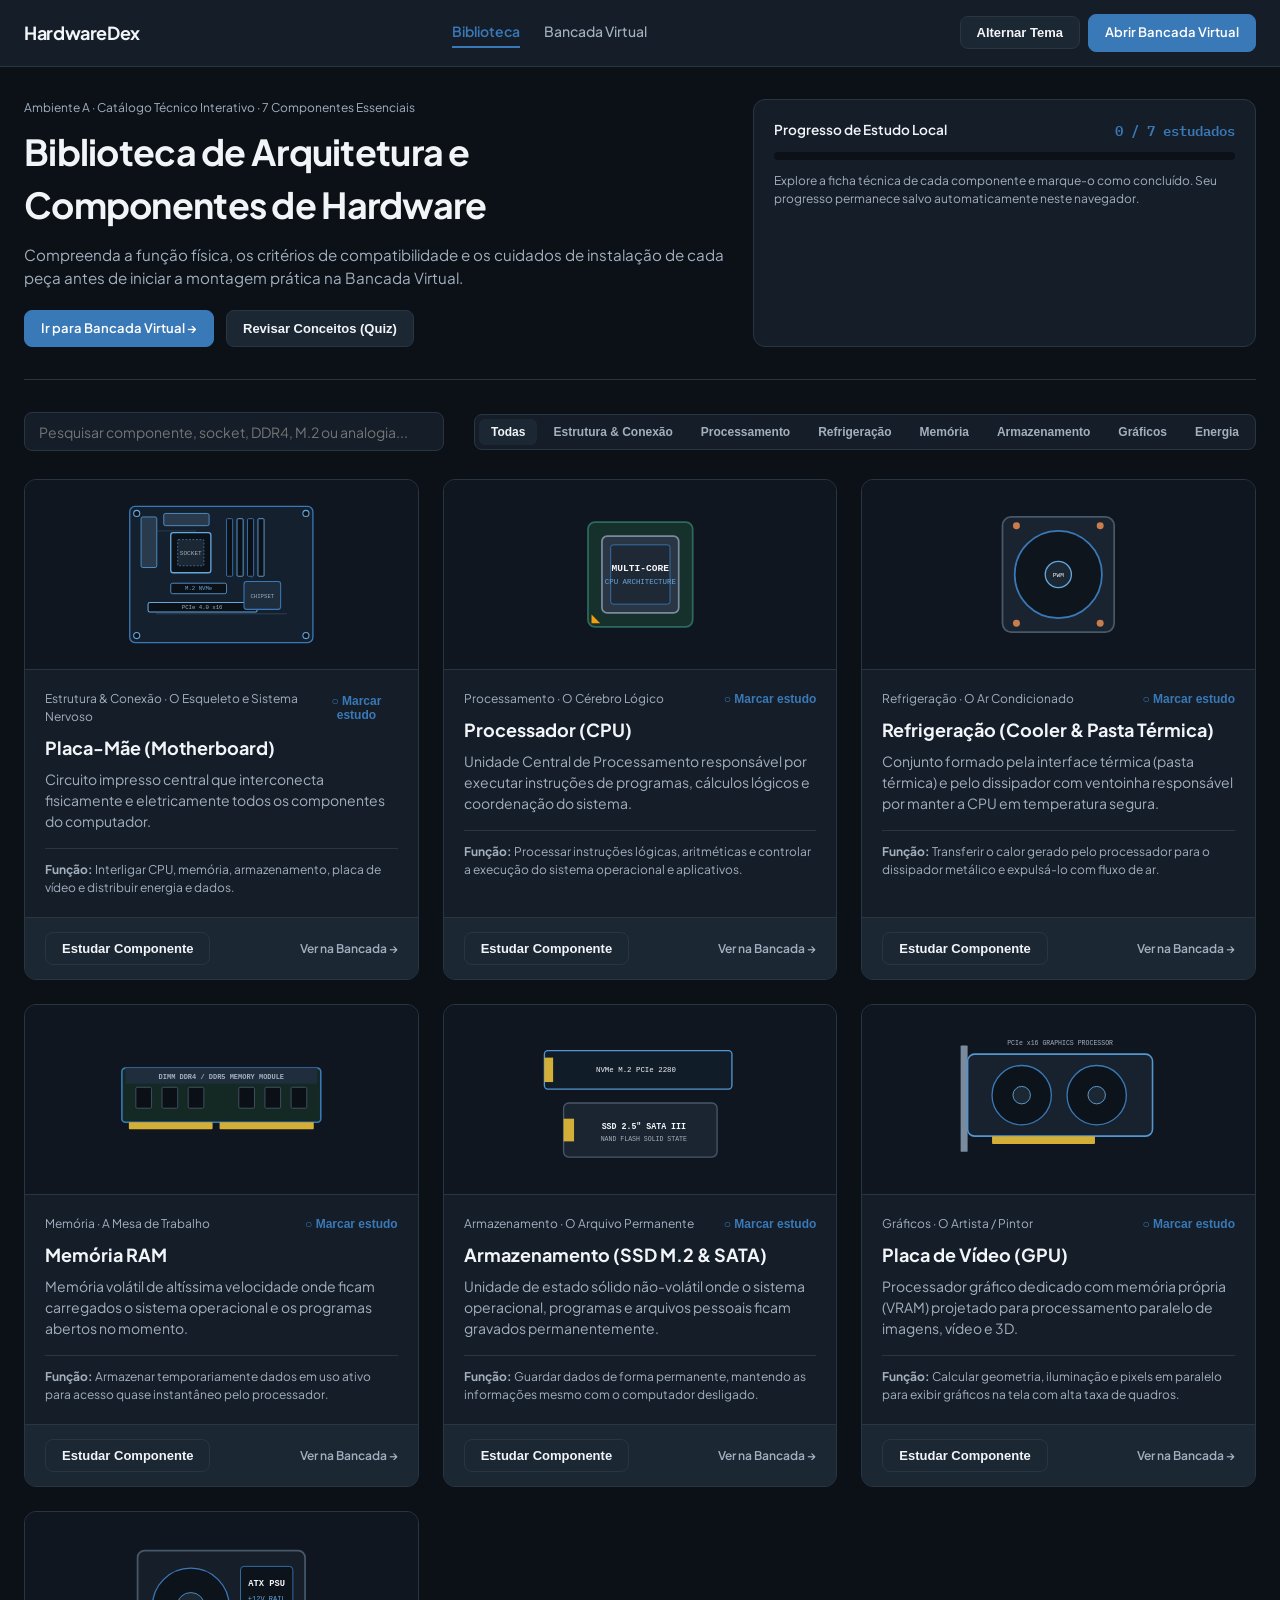
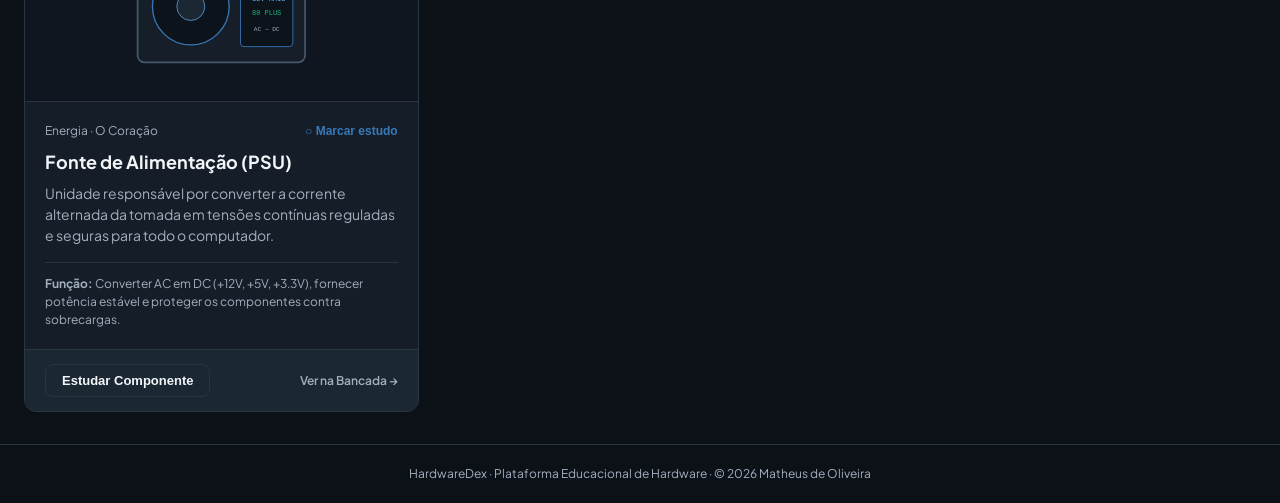
==== biblioteca.html @ 31b4261a "feat: add GitHub Pages deployment and fallback logic - Configure Vite for static path deployment - A" ====
<!DOCTYPE html>
<html lang="pt-BR" class="dark">
<head>
  <meta charset="UTF-8" />
  <meta name="viewport" content="width=device-width, initial-scale=1.0" />
  <title>HardwareDex — Biblioteca de Hardware</title>
  <meta name="description" content="Catálogo educacional interativo de componentes de hardware do projeto HardwareDex." />
  <link rel="preconnect" href="https://fonts.googleapis.com" />
  <link rel="preconnect" href="https://fonts.gstatic.com" crossorigin />
  <link href="https://fonts.googleapis.com/css2?family=IBM+Plex+Mono:wght@400;500;600&family=Plus+Jakarta+Sans:wght@400;500;600;700&display=swap" rel="stylesheet" />
  <style>
    :root {
      --bg: #F8FAFC;
      --surface: #FFFFFF;
      --surface-elevated: #F1F5F9;
      --primary: #2563EB;
      --primary-hover: #1D4ED8;
      --text: #0F172A;
      --text-secondary: #475569;
      --border: #E2E8F0;
      --success: #10B981;
      --warning: #F59E0B;
      --error: #EF4444;
      --font-sans: 'Plus Jakarta Sans', -apple-system, BlinkMacSystemFont, 'Segoe UI', sans-serif;
      --font-mono: 'IBM Plex Mono', monospace;
    }

    html.dark {
      --bg: #0C1118;
      --surface: #151D28;
      --surface-elevated: #1C2734;
      --primary: #3979B7;
      --primary-hover: #5397D1;
      --text: #F2F5F8;
      --text-secondary: #A2AFBE;
      --border: #2A3542;
    }

    * { box-sizing: border-box; margin: 0; padding: 0; }

    body {
      font-family: var(--font-sans);
      background-color: var(--bg);
      color: var(--text);
      min-height: 100vh;
      display: flex;
      flex-direction: column;
      line-height: 1.5;
      overflow-x: hidden;
    }

    .topbar {
      background: var(--surface);
      border-bottom: 1px solid var(--border);
      padding: 0.875rem 1.5rem;
      position: sticky;
      top: 0;
      z-index: 40;
    }

    .topbar-inner {
      max-width: 1280px;
      margin: 0 auto;
      display: flex;
      align-items: center;
      justify-content: space-between;
      gap: 1.5rem;
      flex-wrap: wrap;
    }

    .brand {
      font-size: 1.125rem;
      font-weight: 700;
      color: var(--text);
      text-decoration: none;
      letter-spacing: -0.02em;
      white-space: nowrap;
    }

    .nav-links {
      display: flex;
      align-items: center;
      gap: 1.5rem;
    }

    .nav-link {
      font-size: 0.875rem;
      font-weight: 500;
      color: var(--text-secondary);
      text-decoration: none;
      padding: 0.25rem 0;
      border-bottom: 2px solid transparent;
      transition: color 0.15s, border-color 0.15s;
      white-space: nowrap;
    }

    .nav-link:hover { color: var(--text); }
    .nav-link.active {
      color: var(--primary);
      border-bottom-color: var(--primary);
      font-weight: 600;
    }

    .btn {
      display: inline-flex;
      align-items: center;
      gap: 0.5rem;
      padding: 0.5rem 1rem;
      border-radius: 0.5rem;
      font-size: 0.8125rem;
      font-weight: 600;
      cursor: pointer;
      border: 1px solid var(--border);
      background: var(--surface-elevated);
      color: var(--text);
      text-decoration: none;
      transition: background 0.15s, border-color 0.15s;
      white-space: nowrap;
    }

    .btn:hover { border-color: var(--primary); }
    .btn-primary {
      background: var(--primary);
      color: #FFFFFF;
      border-color: var(--primary);
    }
    .btn-primary:hover {
      background: var(--primary-hover);
      border-color: var(--primary-hover);
    }

    .container {
      max-width: 1280px;
      width: 100%;
      margin: 0 auto;
      padding: 2rem 1.5rem;
      flex: 1;
    }

    .hero {
      display: grid;
      grid-template-columns: 1fr;
      gap: 1.5rem;
      padding-bottom: 2rem;
      margin-bottom: 2rem;
      border-bottom: 1px solid var(--border);
    }

    @media (min-width: 1024px) {
      .hero { grid-template-columns: 7fr 5fr; }
    }

    .hero-kicker {
      font-size: 0.75rem;
      color: var(--text-secondary);
      margin-bottom: 0.5rem;
    }

    .hero h1 {
      font-size: clamp(1.5rem, 2.8vw, 2.25rem);
      font-weight: 700;
      letter-spacing: -0.02em;
      margin-bottom: 0.75rem;
      text-wrap: balance;
    }

    .hero p {
      font-size: 0.95rem;
      color: var(--text-secondary);
      max-width: 65ch;
      margin-bottom: 1.25rem;
    }

    .progress-card {
      background: var(--surface);
      border: 1px solid var(--border);
      border-radius: 0.75rem;
      padding: 1.25rem;
      display: flex;
      flex-direction: column;
      justify-content: space-between;
    }

    .progress-bar-bg {
      width: 100%;
      height: 0.5rem;
      background: var(--bg);
      border-radius: 999px;
      overflow: hidden;
      margin: 0.75rem 0;
    }

    .progress-bar-fill {
      height: 100%;
      background: var(--primary);
      transition: width 0.2s ease;
    }

    .quiz-panel {
      background: var(--surface);
      border: 1px solid var(--border);
      border-radius: 0.75rem;
      padding: 1.5rem;
      margin-bottom: 2rem;
      display: none;
    }

    .quiz-panel.open { display: block; }

    .quiz-grid {
      display: grid;
      grid-template-columns: 1fr;
      gap: 1.25rem;
      margin-top: 1rem;
    }

    @media (min-width: 768px) {
      .quiz-grid { grid-template-columns: 1fr 1fr; }
    }

    .quiz-card {
      background: var(--bg);
      border: 1px solid var(--border);
      border-radius: 0.5rem;
      padding: 1rem;
    }

    .quiz-opt {
      display: block;
      width: 100%;
      text-align: left;
      padding: 0.6rem 0.75rem;
      margin-top: 0.5rem;
      border-radius: 0.375rem;
      border: 1px solid var(--border);
      background: var(--surface);
      color: var(--text);
      font-size: 0.8rem;
      cursor: pointer;
    }

    .quiz-opt.correct {
      border-color: var(--success);
      background: rgba(16, 185, 129, 0.12);
    }

    .quiz-opt.wrong {
      border-color: var(--error);
      background: rgba(239, 68, 68, 0.12);
    }

    .toolbar {
      display: flex;
      flex-wrap: wrap;
      align-items: center;
      justify-content: space-between;
      gap: 1rem;
      margin-bottom: 1.75rem;
    }

    .search-input {
      flex: 1;
      min-width: 260px;
      max-width: 420px;
      padding: 0.6rem 0.875rem;
      border-radius: 0.5rem;
      border: 1px solid var(--border);
      background: var(--surface);
      color: var(--text);
      font-size: 0.875rem;
      font-family: inherit;
    }

    .search-input:focus {
      outline: none;
      border-color: var(--primary);
    }

    .filter-tabs {
      display: flex;
      gap: 0.25rem;
      padding: 0.25rem;
      background: var(--surface);
      border: 1px solid var(--border);
      border-radius: 0.5rem;
      overflow-x: auto;
    }

    .filter-tab {
      padding: 0.375rem 0.75rem;
      border-radius: 0.375rem;
      border: none;
      background: transparent;
      color: var(--text-secondary);
      font-size: 0.75rem;
      font-weight: 600;
      cursor: pointer;
      white-space: nowrap;
    }

    .filter-tab.active {
      background: var(--surface-elevated);
      color: var(--text);
    }

    .catalog-grid {
      display: grid;
      grid-template-columns: repeat(auto-fill, minmax(320px, 1fr));
      gap: 1.5rem;
    }

    .card {
      background: var(--surface);
      border: 1px solid var(--border);
      border-radius: 0.75rem;
      overflow: hidden;
      display: flex;
      flex-direction: column;
      justify-content: space-between;
      transition: border-color 0.15s;
    }

    .card:hover { border-color: var(--primary); }

    .card-media {
      height: 190px;
      background: #0F1620;
      border-bottom: 1px solid var(--border);
      position: relative;
      display: flex;
      align-items: center;
      justify-content: center;
      overflow: hidden;
      padding: 1rem;
    }

    .card-media img {
      position: absolute;
      inset: 0;
      width: 100%;
      height: 100%;
      object-fit: cover;
      opacity: 0;
      transition: opacity 0.2s;
    }

    .card-media img.loaded { opacity: 1; z-index: 2; }

    .card-body { padding: 1.25rem; }

    .card-meta {
      display: flex;
      justify-content: space-between;
      align-items: center;
      font-size: 0.75rem;
      color: var(--text-secondary);
      margin-bottom: 0.5rem;
    }

    .card-title {
      font-size: 1.125rem;
      font-weight: 700;
      margin-bottom: 0.5rem;
    }

    .card-summary {
      font-size: 0.875rem;
      color: var(--text-secondary);
      margin-bottom: 1rem;
    }

    .card-function {
      padding-top: 0.75rem;
      border-top: 1px solid var(--border);
      font-size: 0.75rem;
      color: var(--text-secondary);
    }

    .card-footer {
      padding: 0.875rem 1.25rem;
      background: var(--surface-elevated);
      border-top: 1px solid var(--border);
      display: flex;
      justify-content: space-between;
      align-items: center;
    }

    .modal-backdrop {
      position: fixed;
      inset: 0;
      background: rgba(0, 0, 0, 0.75);
      display: none;
      align-items: center;
      justify-content: center;
      padding: 1rem;
      z-index: 100;
    }

    .modal-backdrop.open { display: flex; }

    .modal-box {
      background: var(--surface);
      border: 1px solid var(--border);
      border-radius: 0.75rem;
      max-width: 860px;
      width: 100%;
      max-height: 90vh;
      overflow-y: auto;
      padding: 1.5rem;
    }

    .section-grid {
      display: grid;
      grid-template-columns: 1fr;
      gap: 1rem;
      margin-top: 1rem;
    }

    @media (min-width: 768px) {
      .section-grid { grid-template-columns: 1fr 1fr; }
    }

    .info-block {
      background: var(--bg);
      border: 1px solid var(--border);
      border-radius: 0.5rem;
      padding: 1rem;
      font-size: 0.85rem;
    }

    .info-block h4 {
      font-size: 0.75rem;
      text-transform: uppercase;
      color: var(--primary);
      margin-bottom: 0.4rem;
    }

    .footer {
      text-align: center;
      padding: 1.25rem;
      border-top: 1px solid var(--border);
      font-size: 0.75rem;
      color: var(--text-secondary);
    }
  </style>
</head>
<body>
  <header class="topbar">
    <div class="topbar-inner">
      <a href="biblioteca.html" class="brand">HardwareDex</a>
      <nav class="nav-links" aria-label="Navegação Principal">
        <a href="biblioteca.html" class="nav-link active">Biblioteca</a>
        <a href="ferramenta.html" class="nav-link">Bancada Virtual</a>
      </nav>
      <div style="display:flex;gap:0.5rem;align-items:center;">
        <button type="button" class="btn" id="btn-theme">Alternar Tema</button>
        <a href="ferramenta.html" class="btn btn-primary">Abrir Bancada Virtual</a>
      </div>
    </div>
  </header>

  <main class="container">
    <section class="hero">
      <div>
        <div class="hero-kicker">Ambiente A · Catálogo Técnico Interativo · 7 Componentes Essenciais</div>
        <h1>Biblioteca de Arquitetura e Componentes de Hardware</h1>
        <p>Compreenda a função física, os critérios de compatibilidade e os cuidados de instalação de cada peça antes de iniciar a montagem prática na Bancada Virtual.</p>
        <div style="display:flex;gap:0.75rem;flex-wrap:wrap;">
          <a href="ferramenta.html" class="btn btn-primary">Ir para Bancada Virtual →</a>
          <button type="button" class="btn" id="btn-toggle-quiz">Revisar Conceitos (Quiz)</button>
        </div>
      </div>
      <div class="progress-card">
        <div>
          <div style="display:flex;justify-content:space-between;font-size:0.85rem;font-weight:600;">
            <span>Progresso de Estudo Local</span>
            <span id="progress-label" style="font-family:var(--font-mono);color:var(--primary);">0 / 7 estudados</span>
          </div>
          <div class="progress-bar-bg">
            <div class="progress-bar-fill" id="progress-fill" style="width:0%"></div>
          </div>
          <p style="font-size:0.75rem;color:var(--text-secondary);">Explore a ficha técnica de cada componente e marque-o como concluído. Seu progresso permanece salvo automaticamente neste navegador.</p>
        </div>
      </div>
    </section>

    <section class="quiz-panel" id="quiz-panel" aria-label="Revisão de Conceitos">
      <div style="display:flex;justify-content:space-between;align-items:center;padding-bottom:0.75rem;border-bottom:1px solid var(--border);">
        <div>
          <h2 style="font-size:1.05rem;font-weight:700;">Verificação de Conceitos Técnicos</h2>
          <p style="font-size:0.75rem;color:var(--text-secondary);">Clique em uma alternativa para validar seu conhecimento e ler a explicação técnica.</p>
        </div>
        <button type="button" class="btn" id="btn-close-quiz">Fechar Quiz</button>
      </div>
      <div class="quiz-grid" id="quiz-grid"></div>
    </section>

    <section class="toolbar">
      <input type="search" id="search-input" class="search-input" placeholder="Pesquisar componente, socket, DDR4, M.2 ou analogia..." />
      <div class="filter-tabs" id="filter-tabs"></div>
    </section>

    <div class="catalog-grid" id="catalog-grid"></div>
  </main>

  <div class="modal-backdrop" id="detail-modal" role="dialog" aria-modal="true">
    <div class="modal-box" id="detail-modal-content"></div>
  </div>

  <footer class="footer">
    HardwareDex · Plataforma Educacional de Hardware · © 2026 Matheus de Oliveira
  </footer>

  <script src="./hardwaredex-standalone.js"></script>
  <script>
    const COMPONENTS = [
      {
        id: 'placa',
        name: 'Placa-Mãe (Motherboard)',
        category: 'Estrutura & Conexão',
        image: 'placa.jpg',
        analogy: 'O Esqueleto e Sistema Nervoso',
        summary: 'Circuito impresso central que interconecta fisicamente e eletricamente todos os componentes do computador.',
        mainFunction: 'Interligar CPU, memória, armazenamento, placa de vídeo e distribuir energia e dados.',
        whatIs: 'Principal placa de circuito impresso (PCB) onde estão soldados o socket da CPU, slots de RAM, conectores M.2, PCIe x16 e reguladores de tensão (VRM).',
        howItWorks: 'Atua como uma malha de comunicação de alta velocidade através de trilhas de cobre (barramentos) e do chipset, coordenando sinais entre CPU, RAM, SSD e GPU.',
        analogyText: 'Se o computador fosse uma cidade planejada, a placa-mãe seria o sistema de rodovias, pontes e redes elétricas interligando todos os edifícios.',
        compatibility: 'O socket deve corresponder ao processador (AM4 para Ryzen; LGA1700 para Intel). Lembre-se: o socket LGA1700 isoladamente não define se a memória é DDR4 ou DDR5 — isso depende dos slots físicos do modelo da placa-mãe.',
        care: 'Fixe a placa sobre os espaçadores do gabinete utilizando os 4 parafusos M3 nos furos corretos para evitar curto-circuito.',
        mistakes: 'Tentar instalar processador Intel em placa AMD, comprar memória DDR5 para slots DDR4 ou esquecer de parafusar a placa.',
        inWorkbench: 'Escolha a plataforma (AM4/DDR4 ou LGA1700/DDR5) no topo da bancada e fixe os 4 parafusos nos cantos.',
        related: ['cpu', 'ram', 'ssd', 'fonte']
      },
      {
        id: 'cpu',
        name: 'Processador (CPU)',
        category: 'Processamento',
        image: 'cpu.jpg',
        analogy: 'O Cérebro Lógico',
        summary: 'Unidade Central de Processamento responsável por executar instruções de programas, cálculos lógicos e coordenação do sistema.',
        mainFunction: 'Processar instruções lógicas, aritméticas e controlar a execução do sistema operacional e aplicativos.',
        whatIs: 'Chip semicondutor contendo bilhões de transistores organizados em núcleos (cores) de execução ultrarrápida.',
        howItWorks: 'Busca instruções na memória RAM, decodifica o comando e executa cálculos na Unidade Lógica e Aritmética, gerando calor rapidamente pela passagem de corrente.',
        analogyText: 'O processador funciona como o maestro e cérebro lógico de uma equipe: lê o código, realiza os cálculos e coordena quando cada peça deve agir.',
        compatibility: 'Encaixa exclusivamente no socket correspondente da placa-mãe (Ryzen 5 AM4 em socket AM4; Intel i5 LGA1700 em socket LGA1700).',
        care: 'Alinhe o indicador do pino 1 antes de fechar a trava e nunca ligue o computador sem pasta térmica e cooler instalados.',
        mistakes: 'Tentar instalar CPU em socket incompatível, esquecer a pasta térmica ou tentar remover a CPU sem antes retirar o cooler.',
        inWorkbench: 'Instale a CPU compatível no socket central antes de aplicar a pasta térmica e o cooler.',
        related: ['placa', 'cooler', 'ram']
      },
      {
        id: 'cooler',
        name: 'Refrigeração (Cooler & Pasta Térmica)',
        category: 'Refrigeração',
        image: 'cooler.jpg',
        analogy: 'O Ar Condicionado',
        summary: 'Conjunto formado pela interface térmica (pasta térmica) e pelo dissipador com ventoinha responsável por manter a CPU em temperatura segura.',
        mainFunction: 'Transferir o calor gerado pelo processador para o dissipador metálico e expulsá-lo com fluxo de ar.',
        whatIs: 'Sistema de arrefecimento que combina pasta térmica condutiva, dissipador aletado em alumínio/cobre e ventoinha PWM.',
        howItWorks: 'O metal do processador e a base do cooler têm micro-ranhuras invisíveis. A pasta térmica preenche essas microcavidades, permitindo que o calor passe para o dissipador.',
        analogyText: 'Como o radiador de um motor, evita que a temperatura do processador ultrapasse 90°C em poucos segundos.',
        compatibility: 'Exige CPU instalada, pasta térmica aplicada e suporte (bracket) compatível com o socket da placa-mãe (AM4 ou LGA1700).',
        care: 'Jamais utilize colas ou adesivos (como Super Bonder) no lugar da pasta térmica. Se aplicar material incorreto, limpe com álcool isopropílico.',
        mistakes: 'Esquecer a pasta térmica, aplicar Super Bonder (que age como isolante térmico) ou usar cooler de furação incompatível.',
        inWorkbench: 'Aplique a Pasta Térmica sobre a CPU instalada e, em seguida, instale o Cooler correspondente ao socket.',
        related: ['cpu', 'placa']
      },
      {
        id: 'ram',
        name: 'Memória RAM',
        category: 'Memória',
        image: 'ram.jpg',
        analogy: 'A Mesa de Trabalho',
        summary: 'Memória volátil de altíssima velocidade onde ficam carregados o sistema operacional e os programas abertos no momento.',
        mainFunction: 'Armazenar temporariamente dados em uso ativo para acesso quase instantâneo pelo processador.',
        whatIs: 'Módulo DIMM de memória de acesso aleatório e baixa latência que opera diretamente com o controlador de memória da CPU.',
        howItWorks: 'Copia os arquivos necessários do SSD para acesso rápido enquanto os programas estão abertos. Por ser volátil, é totalmente limpa quando o PC é desligado.',
        analogyText: 'O SSD é o armário permanente cheio de gavetas, e a RAM é a sua mesa de trabalho: quanto maior a mesa, mais arquivos você mantém abertos sem travar.',
        compatibility: 'Módulos DDR4 (3200 MHz) e DDR5 (5200 MHz) possuem chanfros físicos e tensões diferentes — cada um só encaixa na placa-mãe do mesmo padrão.',
        care: 'Alinhe o chanfro dourado do módulo com a divisão interna do slot DIMM antes de pressionar.',
        mistakes: 'Tentar encaixar DDR5 em placa DDR4 (ou vice-versa) ou confundir RAM com armazenamento permanente.',
        inWorkbench: 'Verifique se a placa-mãe ativa é DDR4 ou DDR5 e instale o módulo correspondente no slot DIMM.',
        related: ['placa', 'cpu', 'ssd']
      },
      {
        id: 'ssd',
        name: 'Armazenamento (SSD M.2 & SATA)',
        category: 'Armazenamento',
        image: 'ssd.jpg',
        analogy: 'O Arquivo Permanente',
        summary: 'Unidade de estado sólido não-volátil onde o sistema operacional, programas e arquivos pessoais ficam gravados permanentemente.',
        mainFunction: 'Guardar dados de forma permanente, mantendo as informações mesmo com o computador desligado.',
        whatIs: 'Dispositivo de armazenamento baseado em memória Flash NAND, sem discos magnéticos ou peças móveis.',
        howItWorks: 'Existem dois formatos na bancada: o SSD M.2 NVMe (formato compacto que encaixa direto na placa-mãe a 3500 MB/s) e o SSD SATA 2,5" (instalado na baia do gabinete e ligado por cabos a 550 MB/s).',
        analogyText: 'É a biblioteca permanente onde todos os documentos e jogos permanecem guardados mesmo com o computador fora da tomada.',
        compatibility: 'SSD M.2 NVMe encaixa exclusivamente no conector M.2 da placa-mãe; SSD SATA 2,5" instala na baia 2,5" do gabinete.',
        care: 'Nunca tente encaixar um SSD SATA de 2,5 polegadas dentro de um conector M.2.',
        mistakes: 'Tentar colocar SSD SATA 2,5" no slot M.2 ou tentar ligar o PC sem nenhuma unidade de armazenamento.',
        inWorkbench: 'Instale o SSD NVMe M.2 no slot M.2 da placa-mãe ou o SSD SATA 2,5" na baia lateral do gabinete.',
        related: ['placa', 'ram', 'fonte']
      },
      {
        id: 'video',
        name: 'Placa de Vídeo (GPU)',
        category: 'Gráficos',
        image: 'video.jpg',
        analogy: 'O Artista / Pintor',
        summary: 'Processador gráfico dedicado com memória própria (VRAM) projetado para processamento paralelo de imagens, vídeo e 3D.',
        mainFunction: 'Calcular geometria, iluminação e pixels em paralelo para exibir gráficos na tela com alta taxa de quadros.',
        whatIs: 'Placa de expansão conectada ao slot PCIe x16 contendo GPU dedicada, memória de vídeo (GDDR6) e sistema de refrigeração próprio.',
        howItWorks: 'Enquanto a CPU calcula a lógica sequencial, a GPU usa milhares de núcleos paralelos para desenhar os pixels na tela.',
        analogyText: 'Se o processador calcula a física da cena, a Placa de Vídeo é o artista veloz que pinta cada quadro na tela.',
        compatibility: 'Conecta-se ao slot PCIe x16 e exige alimentação suplementar da fonte (120 W estimados na GTX 1660 Super; 170 W estimados na RTX 3060).',
        care: 'Sempre dimensione a fonte considerando a soma da GPU + CPU e a margem para picos transitórios.',
        mistakes: 'Combinar GPU de alto consumo com fonte subdimensionada ou esquecer de instalá-la em sistemas sem vídeo integrado.',
        inWorkbench: 'Encaixe a RTX 3060 ou a GTX 1660 Super no slot PCIe x16 da placa-mãe.',
        related: ['placa', 'fonte', 'cpu']
      },
      {
        id: 'fonte',
        name: 'Fonte de Alimentação (PSU)',
        category: 'Energia',
        image: 'fonte.jpg',
        analogy: 'O Coração',
        summary: 'Unidade responsável por converter a corrente alternada da tomada em tensões contínuas reguladas e seguras para todo o computador.',
        mainFunction: 'Converter AC em DC (+12V, +5V, +3.3V), fornecer potência estável e proteger os componentes contra sobrecargas.',
        whatIs: 'Conversor de potência ATX alojado no compartimento inferior do gabinete (nunca em cima da placa-mãe).',
        howItWorks: 'Transforma a tensão alternada da rede elétrica em linhas contínuas estáveis distribuídas por cabos (ATX 24-pin, EPS 8-pin para CPU, PCIe para GPU e SATA).',
        analogyText: 'Funciona como o coração do computador, bombeando energia limpa e na pressão exata para cada peça não sofrer danos.',
        compatibility: 'A potência nominal (450 W ou 650 W) deve superar o consumo estimado contínuo somado à margem de segurança recomendada (~30%).',
        care: 'Diferencie sempre Consumo Estimado, Margem Recomendada e Capacidade Nominal da fonte.',
        mistakes: 'Achar que a fonte vai presa dentro da placa-mãe ou usar fonte de 450 W sem margem suficiente em configurações de alto consumo (i5 125W + RTX 3060 170W).',
        inWorkbench: 'Instale a fonte no compartimento inferior do gabinete e confira o balanço energético no painel de diagnóstico.',
        related: ['placa', 'video', 'cpu']
      }
    ];

    const QUESTIONS = [
      {
        id: 'q1',
        q: 'Uma placa-mãe possui o socket Intel LGA1700. O que determina se ela usa memória DDR4 ou DDR5?',
        opts: [
          { id: 'a', text: 'Qualquer placa LGA1700 aceita DDR4 e DDR5 no mesmo slot.', ok: false, exp: 'Incorreto. Os slots físicos DDR4 e DDR5 têm chanfros e tensões incompatíveis.' },
          { id: 'b', text: 'O modelo específico da placa-mãe e o padrão físico dos slots DIMM instalados nela.', ok: true, exp: 'Correto! O socket LGA1700 define o processador, mas o modelo da placa-mãe define se os slots de memória são DDR4 ou DDR5.' }
        ]
      },
      {
        id: 'q2',
        q: 'Por que jamais devemos aplicar Super Bonder no lugar da pasta térmica sobre a CPU?',
        opts: [
          { id: 'a', text: 'Porque o adesivo age como isolante térmico, impede a troca de calor e cola o cooler ao processador.', ok: true, exp: 'Correto! A pasta térmica conduz calor; colas químicas bloqueiam a dissipação térmica e danificam o conjunto.' },
          { id: 'b', text: 'Porque ele só funciona em processadores de baixo consumo.', ok: false, exp: 'Incorreto. Adesivos nunca devem ser usados em nenhum processador.' }
        ]
      },
      {
        id: 'q3',
        q: 'Onde são instalados um SSD NVMe M.2 e um SSD SATA de 2,5", respectivamente?',
        opts: [
          { id: 'a', text: 'O SSD M.2 vai direto no conector M.2 da placa-mãe; o SSD SATA 2,5" vai na baia do gabinete conectado por cabos.', ok: true, exp: 'Correto! São formatos e interfaces diferentes.' },
          { id: 'b', text: 'Ambos encaixam diretamente no slot M.2 da placa-mãe.', ok: false, exp: 'Incorreto. O SSD SATA 2,5" não encaixa fisicamente em um slot M.2.' }
        ]
      },
      {
        id: 'q4',
        q: 'Como avaliar corretamente a escolha da Fonte de Alimentação (PSU)?',
        opts: [
          { id: 'a', text: 'Considerar a soma de consumo de todos os componentes mais uma margem segura (~30%) para picos transitórios.', ok: true, exp: 'Correto! Uma fonte bem dimensionada trabalha com folga de segurança e eficiência.' },
          { id: 'b', text: 'Qualquer fonte que tenha 1 Watt a mais que a soma básica é ideal.', ok: false, exp: 'Incorreto. Operar sem margem de segurança pode causar desligamentos em picos de carga.' }
        ]
      }
    ];

    let studied = JSON.parse(localStorage.getItem('hardwaredex_studied') || '[]');
    let currentCategory = 'Todas';
    let searchQuery = '';
    let quizAnswers = {};

    const theme = localStorage.getItem('hardwaredex_theme') || 'dark';
    document.documentElement.classList.toggle('dark', theme === 'dark');

    document.getElementById('btn-theme').addEventListener('click', () => {
      const isDark = document.documentElement.classList.toggle('dark');
      localStorage.setItem('hardwaredex_theme', isDark ? 'dark' : 'light');
    });

    document.getElementById('btn-toggle-quiz').addEventListener('click', () => {
      document.getElementById('quiz-panel').classList.toggle('open');
    });
    document.getElementById('btn-close-quiz').addEventListener('click', () => {
      document.getElementById('quiz-panel').classList.remove('open');
    });

    function renderQuiz() {
      const grid = document.getElementById('quiz-grid');
      grid.innerHTML = QUESTIONS.map((item, i) => {
        const chosenId = quizAnswers[item.id];
        const chosenOpt = item.opts.find(o => o.id === chosenId);
        return `
          <div class="quiz-card">
            <div style="font-size:0.72rem;color:var(--text-secondary);margin-bottom:0.25rem;">Questão 0${i + 1}</div>
            <div style="font-size:0.85rem;font-weight:700;margin-bottom:0.5rem;">${item.q}</div>
            ${item.opts.map(o => `
              <button type="button" class="quiz-opt ${chosenId === o.id ? (o.ok ? 'correct' : 'wrong') : ''}" data-qid="${item.id}" data-oid="${o.id}">
                <strong>${o.id.toUpperCase()})</strong> ${o.text}
              </button>
            `).join('')}
            ${chosenOpt ? `<div style="margin-top:0.6rem;font-size:0.78rem;color:${chosenOpt.ok ? 'var(--success)' : 'var(--error)'};">${chosenOpt.exp}</div>` : ''}
          </div>
        `;
      }).join('');

      grid.querySelectorAll('[data-qid]').forEach(btn => {
        btn.onclick = () => {
          quizAnswers[btn.getAttribute('data-qid')] = btn.getAttribute('data-oid');
          renderQuiz();
        };
      });
    }

    function updateProgress() {
      document.getElementById('progress-label').textContent = `${studied.length} / ${COMPONENTS.length} estudados`;
      document.getElementById('progress-fill').style.width = `${(studied.length / COMPONENTS.length) * 100}%`;
    }

    function toggleStudied(id) {
      if (studied.includes(id)) {
        studied = studied.filter(x => x !== id);
      } else {
        studied.push(id);
      }
      localStorage.setItem('hardwaredex_studied', JSON.stringify(studied));
      updateProgress();
      renderCatalog();
    }

    function renderFilters() {
      const cats = ['Todas', ...new Set(COMPONENTS.map(c => c.category))];
      const container = document.getElementById('filter-tabs');
      container.innerHTML = cats.map(c => `
        <button type="button" class="filter-tab ${c === currentCategory ? 'active' : ''}" data-cat="${c}">${c}</button>
      `).join('');
      container.querySelectorAll('button').forEach(btn => {
        btn.addEventListener('click', () => {
          currentCategory = btn.getAttribute('data-cat');
          renderFilters();
          renderCatalog();
        });
      });
    }

    function openModal(id) {
      const c = COMPONENTS.find(x => x.id === id);
      if (!c) return;
      const modal = document.getElementById('detail-modal');
      const content = document.getElementById('detail-modal-content');
      const isStudied = studied.includes(c.id);
      const svgMap = window.HardwareDexSVG || {};
      content.innerHTML = `
        <div style="display:flex;justify-content:space-between;align-items:flex-start;gap:1rem;padding-bottom:1rem;border-bottom:1px solid var(--border);flex-wrap:wrap;">
          <div>
            <div style="font-size:0.75rem;color:var(--text-secondary);">${c.category} · Analogia: ${c.analogy}</div>
            <h2 style="font-size:1.35rem;font-weight:700;">${c.name}</h2>
          </div>
          <div style="display:flex;gap:0.5rem;">
            <button type="button" class="btn" id="modal-study-btn">${isStudied ? '✓ Estudado' : 'Marcar como Estudado'}</button>
            <button type="button" class="btn" id="modal-close-btn">Fechar</button>
          </div>
        </div>
        <div class="section-grid">
          <div class="info-block"><h4>01. O que é</h4><p>${c.whatIs}</p></div>
          <div class="info-block"><h4>02. Como funciona</h4><p>${c.howItWorks}</p></div>
          <div class="info-block"><h4>03. Analogia (${c.analogy})</h4><p>${c.analogyText}</p></div>
          <div class="info-block"><h4>04. Características & Função</h4><p>${c.mainFunction}</p></div>
          <div class="info-block"><h4>05. Compatibilidade</h4><p>${c.compatibility}</p></div>
          <div class="info-block"><h4>06. Cuidados na Montagem</h4><p>${c.care}</p></div>
          <div class="info-block"><h4>07. Erros Frequentes</h4><p>${c.mistakes}</p></div>
          <div class="info-block"><h4>08. Na Bancada Virtual</h4><p>${c.inWorkbench}</p></div>
        </div>
        <div style="margin-top:1.25rem;padding-top:1rem;border-top:1px solid var(--border);display:flex;justify-content:space-between;align-items:center;flex-wrap:wrap;gap:0.75rem;">
          <div style="display:flex;gap:0.4rem;align-items:center;flex-wrap:wrap;">
            <span style="font-size:0.75rem;color:var(--text-secondary);">Relacionados:</span>
            ${(c.related || []).map(rid => {
              const r = COMPONENTS.find(x => x.id === rid);
              return r ? `<button type="button" class="btn" data-rel="${r.id}" style="padding:0.25rem 0.6rem;font-size:0.72rem;">${r.name.split(' ')[0]}</button>` : '';
            }).join('')}
          </div>
          <a href="ferramenta.html" class="btn btn-primary">Praticar na Bancada Virtual →</a>
        </div>
      `;
      modal.classList.add('open');
      document.getElementById('modal-close-btn').onclick = () => modal.classList.remove('open');
      document.getElementById('modal-study-btn').onclick = () => {
        toggleStudied(c.id);
        openModal(c.id);
      };
      content.querySelectorAll('[data-rel]').forEach(b => {
        b.onclick = () => openModal(b.getAttribute('data-rel'));
      });
    }

    function renderCatalog() {
      const grid = document.getElementById('catalog-grid');
      const svgMap = window.HardwareDexSVG || {};
      const list = COMPONENTS.filter(c => {
        const matchCat = currentCategory === 'Todas' || c.category === currentCategory;
        const q = searchQuery.toLowerCase();
        const matchQ = !q || c.name.toLowerCase().includes(q) || c.summary.toLowerCase().includes(q) || c.analogy.toLowerCase().includes(q);
        return matchCat && matchQ;
      });

      grid.innerHTML = list.map(c => {
        const isStudied = studied.includes(c.id);
        return `
          <article class="card">
            <div>
              <div class="card-media">
                <img src="${c.image}" alt="${c.name}" onload="this.classList.add('loaded')" onerror="this.remove()" />
                ${svgMap[c.id] || ''}
              </div>
              <div class="card-body">
                <div class="card-meta">
                  <span>${c.category} · ${c.analogy}</span>
                  <button type="button" data-study="${c.id}" style="background:none;border:none;color:${isStudied ? 'var(--success)' : 'var(--primary)'};font-size:0.75rem;font-weight:600;cursor:pointer;">
                    ${isStudied ? '✓ Estudado' : '○ Marcar estudo'}
                  </button>
                </div>
                <h2 class="card-title">${c.name}</h2>
                <p class="card-summary">${c.summary}</p>
                <div class="card-function"><strong>Função:</strong> ${c.mainFunction}</div>
              </div>
            </div>
            <div class="card-footer">
              <button type="button" class="btn" data-open="${c.id}">Estudar Componente</button>
              <a href="ferramenta.html" style="font-size:0.75rem;color:var(--text-secondary);text-decoration:none;font-weight:600;">Ver na Bancada →</a>
            </div>
          </article>
        `;
      }).join('');

      grid.querySelectorAll('[data-open]').forEach(btn => {
        btn.addEventListener('click', () => openModal(btn.getAttribute('data-open')));
      });
      grid.querySelectorAll('[data-study]').forEach(btn => {
        btn.addEventListener('click', () => toggleStudied(btn.getAttribute('data-study')));
      });
    }

    document.getElementById('search-input').addEventListener('input', e => {
      searchQuery = e.target.value;
      renderCatalog();
    });

    document.getElementById('detail-modal').addEventListener('click', e => {
      if (e.target.id === 'detail-modal') e.target.classList.remove('open');
    });

    updateProgress();
    renderFilters();
    renderQuiz();
    renderCatalog();
  </script>
</body>
</html>
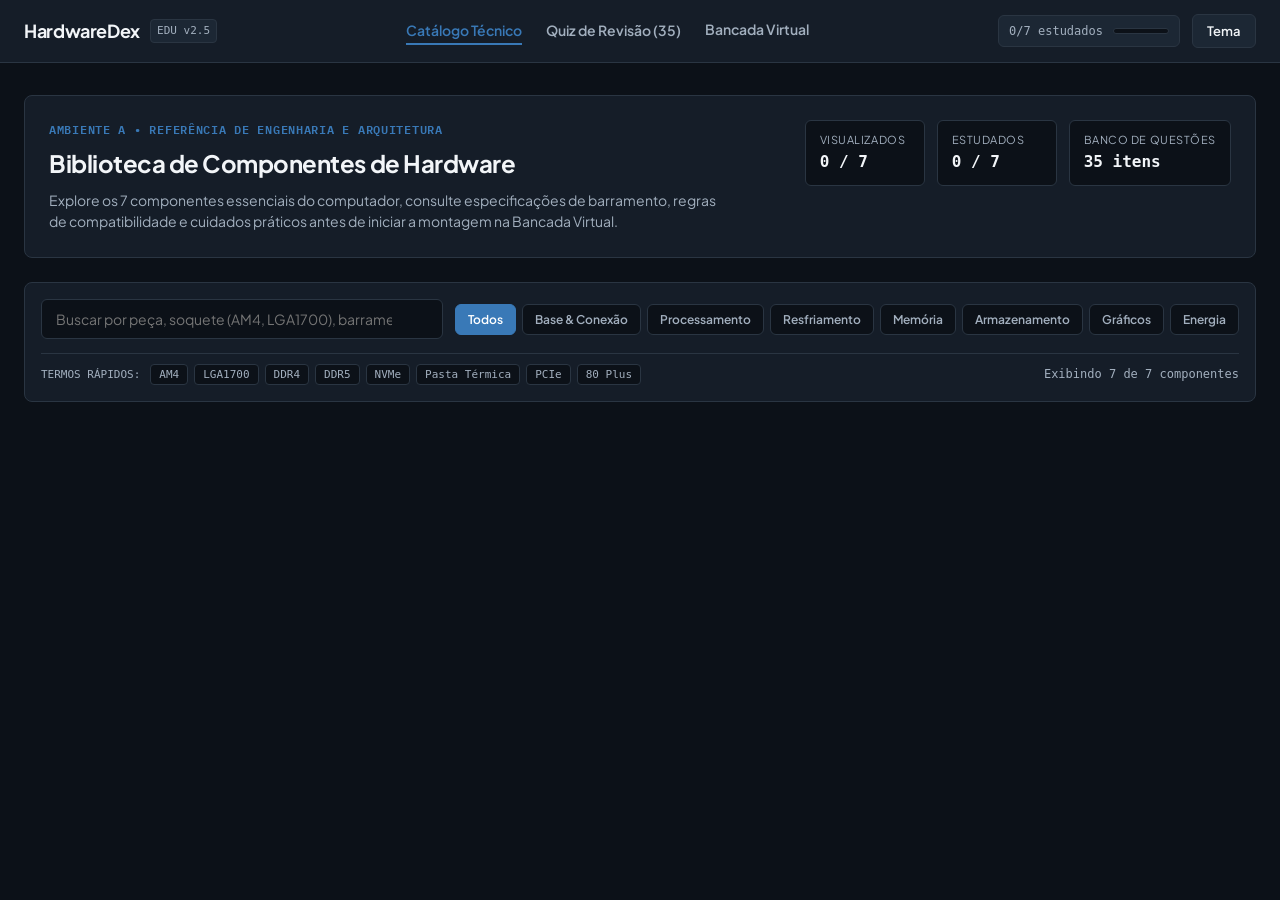
==== commit c75305a5: "feat: implement progress tracking and search logic - Add safe localStorage reading with ID validatio" ====
--- a/biblioteca.html
+++ b/biblioteca.html
@@ -3,8 +3,8 @@
 <head>
   <meta charset="UTF-8" />
   <meta name="viewport" content="width=device-width, initial-scale=1.0" />
-  <title>HardwareDex — Biblioteca de Hardware</title>
-  <meta name="description" content="Catálogo educacional interativo de componentes de hardware do projeto HardwareDex." />
+  <title>HardwareDex — Biblioteca Técnica de Hardware</title>
+  <meta name="description" content="Catálogo educacional interativo de componentes de hardware, fichas técnicas e quiz de 35 questões do projeto HardwareDex." />
   <link rel="preconnect" href="https://fonts.googleapis.com" />
   <link rel="preconnect" href="https://fonts.gstatic.com" crossorigin />
   <link href="https://fonts.googleapis.com/css2?family=IBM+Plex+Mono:wght@400;500;600&family=Plus+Jakarta+Sans:wght@400;500;600;700&display=swap" rel="stylesheet" />
@@ -45,10 +45,25 @@
       min-height: 100vh;
       display: flex;
       flex-direction: column;
-      line-height: 1.5;
+      line-height: 1.55;
       overflow-x: hidden;
     }
 
+    :focus-visible {
+      outline: 2px solid var(--primary);
+      outline-offset: 2px;
+    }
+
+    @media (prefers-reduced-motion: reduce) {
+      *, *::before, *::after {
+        animation-duration: 0.01ms !important;
+        animation-iteration-count: 1 !important;
+        transition-duration: 0.01ms !important;
+        scroll-behavior: auto !important;
+      }
+    }
+
+    /* Header (3 Zones) */
     .topbar {
       background: var(--surface);
       border-bottom: 1px solid var(--border);
@@ -64,8 +79,14 @@
       display: flex;
       align-items: center;
       justify-content: space-between;
-      gap: 1.5rem;
+      gap: 1.25rem;
       flex-wrap: wrap;
+    }
+
+    .brand-group {
+      display: flex;
+      align-items: center;
+      gap: 0.625rem;
     }
 
     .brand {
@@ -74,7 +95,16 @@
       color: var(--text);
       text-decoration: none;
       letter-spacing: -0.02em;
-      white-space: nowrap;
+    }
+
+    .brand-tag {
+      font-family: var(--font-mono);
+      font-size: 0.6875rem;
+      color: var(--text-secondary);
+      border: 1px solid var(--border);
+      background: var(--surface-elevated);
+      padding: 0.125rem 0.375rem;
+      border-radius: 4px;
     }
 
     .nav-links {
@@ -85,779 +115,1510 @@
 
     .nav-link {
       font-size: 0.875rem;
-      font-weight: 500;
+      font-weight: 600;
       color: var(--text-secondary);
       text-decoration: none;
       padding: 0.25rem 0;
       border-bottom: 2px solid transparent;
       transition: color 0.15s, border-color 0.15s;
       white-space: nowrap;
+      background: none;
+      border-top: none;
+      border-left: none;
+      border-right: none;
+      cursor: pointer;
+      font-family: inherit;
     }
 
     .nav-link:hover { color: var(--text); }
     .nav-link.active {
       color: var(--primary);
       border-bottom-color: var(--primary);
-      font-weight: 600;
+    }
+
+    .topbar-actions {
+      display: flex;
+      align-items: center;
+      gap: 0.75rem;
+    }
+
+    .progress-pill {
+      display: flex;
+      align-items: center;
+      gap: 0.625rem;
+      font-size: 0.75rem;
+      color: var(--text-secondary);
+      font-family: var(--font-mono);
+      font-variant-numeric: tabular-nums;
+      background: var(--surface-elevated);
+      padding: 0.375rem 0.625rem;
+      border-radius: 6px;
+      border: 1px solid var(--border);
+    }
+
+    .progress-bar-wrap {
+      width: 56px;
+      height: 6px;
+      background: var(--bg);
+      border-radius: 3px;
+      overflow: hidden;
+      border: 1px solid var(--border);
+    }
+
+    .progress-bar-fill {
+      height: 100%;
+      background: var(--success);
+      transition: width 0.25s ease;
     }
 
     .btn {
       display: inline-flex;
       align-items: center;
+      justify-content: center;
       gap: 0.5rem;
-      padding: 0.5rem 1rem;
-      border-radius: 0.5rem;
+      padding: 0.5rem 0.875rem;
       font-size: 0.8125rem;
       font-weight: 600;
-      cursor: pointer;
+      border-radius: 6px;
       border: 1px solid var(--border);
       background: var(--surface-elevated);
       color: var(--text);
+      cursor: pointer;
       text-decoration: none;
-      transition: background 0.15s, border-color 0.15s;
+      transition: background 0.15s, border-color 0.15s, color 0.15s;
+      font-family: inherit;
       white-space: nowrap;
     }
 
-    .btn:hover { border-color: var(--primary); }
+    .btn:hover:not(:disabled) {
+      border-color: var(--primary);
+    }
+
+    .btn:disabled {
+      opacity: 0.45;
+      cursor: not-allowed;
+    }
+
     .btn-primary {
       background: var(--primary);
+      border-color: var(--primary);
       color: #FFFFFF;
-      border-color: var(--primary);
-    }
-    .btn-primary:hover {
+    }
+
+    .btn-primary:hover:not(:disabled) {
       background: var(--primary-hover);
       border-color: var(--primary-hover);
     }
 
-    .container {
+    .btn-success {
+      background: rgba(16, 185, 129, 0.12);
+      border-color: rgba(16, 185, 129, 0.4);
+      color: var(--success);
+    }
+
+    .main-container {
       max-width: 1280px;
       width: 100%;
       margin: 0 auto;
-      padding: 2rem 1.5rem;
+      padding: 2rem 1.5rem 4rem;
       flex: 1;
     }
 
-    .hero {
-      display: grid;
-      grid-template-columns: 1fr;
+    /* Hero Banner */
+    .hero-panel {
+      background: var(--surface);
+      border: 1px solid var(--border);
+      border-radius: 8px;
+      padding: 1.5rem;
+      margin-bottom: 1.5rem;
+      display: flex;
+      justify-content: space-between;
+      align-items: flex-start;
       gap: 1.5rem;
-      padding-bottom: 2rem;
-      margin-bottom: 2rem;
-      border-bottom: 1px solid var(--border);
-    }
-
-    @media (min-width: 1024px) {
-      .hero { grid-template-columns: 7fr 5fr; }
-    }
-
-    .hero-kicker {
+      flex-wrap: wrap;
+    }
+
+    .hero-eyebrow {
+      font-family: var(--font-mono);
+      font-size: 0.75rem;
+      text-transform: uppercase;
+      letter-spacing: 0.06em;
+      color: var(--primary);
+      margin-bottom: 0.375rem;
+      font-weight: 600;
+    }
+
+    .hero-title {
+      font-size: 1.5rem;
+      font-weight: 700;
+      letter-spacing: -0.02em;
+      margin-bottom: 0.5rem;
+    }
+
+    .hero-subtitle {
+      font-size: 0.875rem;
+      color: var(--text-secondary);
+      max-width: 68ch;
+    }
+
+    .stats-row {
+      display: flex;
+      gap: 0.75rem;
+      flex-wrap: wrap;
+    }
+
+    .stat-card {
+      background: var(--bg);
+      border: 1px solid var(--border);
+      border-radius: 6px;
+      padding: 0.625rem 0.875rem;
+      min-width: 120px;
+    }
+
+    .stat-label {
+      font-size: 0.6875rem;
+      text-transform: uppercase;
+      letter-spacing: 0.05em;
+      color: var(--text-secondary);
+      display: block;
+    }
+
+    .stat-value {
+      font-family: var(--font-mono);
+      font-size: 1rem;
+      font-weight: 700;
+      font-variant-numeric: tabular-nums;
+      margin-top: 0.125rem;
+      display: block;
+    }
+
+    /* Controls Bar */
+    .controls-panel {
+      background: var(--surface);
+      border: 1px solid var(--border);
+      border-radius: 8px;
+      padding: 1rem;
+      margin-bottom: 1.5rem;
+      display: flex;
+      flex-direction: column;
+      gap: 0.875rem;
+    }
+
+    .controls-top {
+      display: flex;
+      gap: 0.75rem;
+      flex-wrap: wrap;
+      align-items: center;
+      justify-content: space-between;
+    }
+
+    .search-box {
+      position: relative;
+      flex: 1 1 300px;
+    }
+
+    .search-input {
+      width: 100%;
+      padding: 0.625rem 2.25rem 0.625rem 0.875rem;
+      font-size: 0.875rem;
+      border-radius: 6px;
+      border: 1px solid var(--border);
+      background: var(--bg);
+      color: var(--text);
+      font-family: inherit;
+    }
+
+    .search-clear {
+      position: absolute;
+      right: 0.5rem;
+      top: 50%;
+      transform: translateY(-50%);
+      background: none;
+      border: none;
+      color: var(--text-secondary);
+      cursor: pointer;
+      padding: 0.25rem;
+      font-size: 0.875rem;
+      display: none;
+    }
+
+    .filter-group {
+      display: flex;
+      gap: 0.375rem;
+      flex-wrap: wrap;
+    }
+
+    .filter-btn {
+      padding: 0.4375rem 0.75rem;
+      font-size: 0.75rem;
+      font-weight: 600;
+      border-radius: 6px;
+      border: 1px solid var(--border);
+      background: var(--bg);
+      color: var(--text-secondary);
+      cursor: pointer;
+      transition: all 0.15s;
+      font-family: inherit;
+    }
+
+    .filter-btn:hover {
+      color: var(--text);
+      border-color: var(--primary);
+    }
+
+    .filter-btn.active {
+      background: var(--primary);
+      border-color: var(--primary);
+      color: #FFFFFF;
+    }
+
+    .controls-bottom {
+      display: flex;
+      align-items: center;
+      justify-content: space-between;
+      gap: 0.75rem;
+      flex-wrap: wrap;
+      padding-top: 0.625rem;
+      border-top: 1px solid var(--border);
+    }
+
+    .quick-terms {
+      display: flex;
+      align-items: center;
+      gap: 0.375rem;
+      flex-wrap: wrap;
+    }
+
+    .quick-label {
+      font-family: var(--font-mono);
+      font-size: 0.6875rem;
+      text-transform: uppercase;
+      color: var(--text-secondary);
+      margin-right: 0.25rem;
+    }
+
+    .term-btn {
+      font-family: var(--font-mono);
+      font-size: 0.6875rem;
+      padding: 0.1875rem 0.5rem;
+      border-radius: 4px;
+      border: 1px solid var(--border);
+      background: var(--bg);
+      color: var(--text-secondary);
+      cursor: pointer;
+    }
+
+    .term-btn:hover, .term-btn.active {
+      border-color: var(--primary);
+      color: var(--primary);
+    }
+
+    .results-counter {
+      font-family: var(--font-mono);
       font-size: 0.75rem;
       color: var(--text-secondary);
-      margin-bottom: 0.5rem;
-    }
-
-    .hero h1 {
-      font-size: clamp(1.5rem, 2.8vw, 2.25rem);
+      font-variant-numeric: tabular-nums;
+    }
+
+    /* Component Grid */
+    .catalog-grid {
+      display: grid;
+      grid-template-columns: repeat(auto-fill, minmax(340px, 1fr));
+      gap: 1.25rem;
+    }
+
+    .hw-card {
+      background: var(--surface);
+      border: 1px solid var(--border);
+      border-radius: 8px;
+      display: flex;
+      flex-direction: column;
+      overflow: hidden;
+      transition: border-color 0.15s;
+    }
+
+    .hw-card:hover {
+      border-color: var(--primary);
+    }
+
+    .hw-card.studied {
+      border-color: rgba(16, 185, 129, 0.45);
+    }
+
+    .card-media {
+      height: 185px;
+      background: var(--bg);
+      border-bottom: 1px solid var(--border);
+      position: relative;
+      display: flex;
+      align-items: center;
+      justify-content: center;
+      padding: 1rem;
+      overflow: hidden;
+    }
+
+    .card-media img {
+      max-height: 100%;
+      max-width: 100%;
+      object-fit: contain;
+    }
+
+    .card-svg-fallback {
+      width: 100%;
+      height: 100%;
+      display: flex;
+      align-items: center;
+      justify-content: center;
+    }
+
+    .card-badges-top {
+      position: absolute;
+      top: 0.625rem;
+      left: 0.625rem;
+      right: 0.625rem;
+      display: flex;
+      justify-content: space-between;
+      align-items: center;
+      gap: 0.5rem;
+      pointer-events: none;
+    }
+
+    .badge-cat {
+      font-family: var(--font-mono);
+      font-size: 0.6875rem;
+      font-weight: 600;
+      padding: 0.1875rem 0.5rem;
+      border-radius: 4px;
+      background: var(--surface);
+      border: 1px solid var(--border);
+      color: var(--text-secondary);
+    }
+
+    .badge-status {
+      font-family: var(--font-mono);
+      font-size: 0.6875rem;
+      font-weight: 600;
+      padding: 0.1875rem 0.5rem;
+      border-radius: 4px;
+      border: 1px solid var(--border);
+      background: var(--surface);
+      color: var(--text-secondary);
+    }
+
+    .badge-status.studied {
+      background: rgba(16, 185, 129, 0.15);
+      border-color: rgba(16, 185, 129, 0.4);
+      color: var(--success);
+    }
+
+    .badge-status.viewed {
+      background: rgba(57, 121, 183, 0.15);
+      border-color: rgba(57, 121, 183, 0.4);
+      color: var(--primary);
+    }
+
+    .card-body {
+      padding: 1.25rem;
+      display: flex;
+      flex-direction: column;
+      flex: 1;
+      gap: 0.75rem;
+    }
+
+    .card-title {
+      font-size: 1.0625rem;
       font-weight: 700;
-      letter-spacing: -0.02em;
-      margin-bottom: 0.75rem;
-      text-wrap: balance;
-    }
-
-    .hero p {
-      font-size: 0.95rem;
+      color: var(--text);
+    }
+
+    .card-summary {
+      font-size: 0.84375rem;
       color: var(--text-secondary);
-      max-width: 65ch;
+      display: -webkit-box;
+      -webkit-line-clamp: 3;
+      -webkit-box-orient: vertical;
+      overflow: hidden;
+    }
+
+    .card-analogy {
+      background: var(--bg);
+      border-left: 3px solid var(--primary);
+      padding: 0.5rem 0.75rem;
+      border-radius: 0 4px 4px 0;
+      font-size: 0.78125rem;
+      color: var(--text-secondary);
+    }
+
+    .card-analogy strong {
+      color: var(--text);
+      font-family: var(--font-mono);
+      font-size: 0.6875rem;
+      text-transform: uppercase;
+      display: block;
+      margin-bottom: 0.125rem;
+    }
+
+    .card-actions {
+      margin-top: auto;
+      padding-top: 0.875rem;
+      border-top: 1px solid var(--border);
+      display: flex;
+      gap: 0.5rem;
+    }
+
+    .card-actions .btn {
+      flex: 1;
+    }
+
+    /* Empty State */
+    .empty-state {
+      background: var(--surface);
+      border: 1px solid var(--border);
+      border-radius: 8px;
+      padding: 3rem 1.5rem;
+      text-align: center;
+      display: none;
+    }
+
+    .empty-state h3 {
+      font-size: 1.125rem;
+      margin-bottom: 0.375rem;
+    }
+
+    .empty-state p {
+      font-size: 0.875rem;
+      color: var(--text-secondary);
+      margin-bottom: 1rem;
+    }
+
+    /* Modal Datasheet */
+    .modal-backdrop {
+      position: fixed;
+      inset: 0;
+      background: rgba(6, 10, 15, 0.78);
+      z-index: 60;
+      display: none;
+      align-items: center;
+      justify-content: center;
+      padding: 1rem;
+    }
+
+    .modal-backdrop.open {
+      display: flex;
+    }
+
+    .modal-dialog {
+      background: var(--surface);
+      border: 1px solid var(--border);
+      border-radius: 8px;
+      max-width: 900px;
+      width: 100%;
+      max-height: 90vh;
+      display: flex;
+      flex-direction: column;
+      overflow: hidden;
+    }
+
+    .modal-header {
+      padding: 1.125rem 1.5rem;
+      border-bottom: 1px solid var(--border);
+      display: flex;
+      align-items: center;
+      justify-content: space-between;
+      gap: 1rem;
+      background: var(--surface-elevated);
+    }
+
+    .modal-body {
+      padding: 1.5rem;
+      overflow-y: auto;
+      display: flex;
+      flex-direction: column;
+      gap: 1.25rem;
+    }
+
+    .modal-hero {
+      display: grid;
+      grid-template-columns: 240px 1fr;
+      gap: 1.25rem;
+      background: var(--bg);
+      border: 1px solid var(--border);
+      border-radius: 8px;
+      padding: 1rem;
+      align-items: center;
+    }
+
+    .modal-media {
+      height: 170px;
+      display: flex;
+      align-items: center;
+      justify-content: center;
+      background: var(--surface);
+      border: 1px solid var(--border);
+      border-radius: 6px;
+      padding: 0.75rem;
+    }
+
+    .modal-media img {
+      max-width: 100%;
+      max-height: 100%;
+      object-fit: contain;
+    }
+
+    .modal-grid {
+      display: grid;
+      grid-template-columns: repeat(auto-fit, minmax(260px, 1fr));
+      gap: 1rem;
+    }
+
+    .info-box {
+      background: var(--bg);
+      border: 1px solid var(--border);
+      border-radius: 6px;
+      padding: 1rem;
+    }
+
+    .info-box h4 {
+      font-family: var(--font-mono);
+      font-size: 0.75rem;
+      text-transform: uppercase;
+      letter-spacing: 0.05em;
+      color: var(--primary);
+      margin-bottom: 0.625rem;
+    }
+
+    .info-list {
+      list-style: none;
+      display: flex;
+      flex-direction: column;
+      gap: 0.4375rem;
+      font-size: 0.84375rem;
+      color: var(--text-secondary);
+    }
+
+    .info-list li {
+      position: relative;
+      padding-left: 0.875rem;
+    }
+
+    .info-list li::before {
+      content: "•";
+      position: absolute;
+      left: 0;
+      color: var(--primary);
+      font-weight: bold;
+    }
+
+    .modal-footer {
+      padding: 1rem 1.5rem;
+      border-top: 1px solid var(--border);
+      background: var(--surface-elevated);
+      display: flex;
+      align-items: center;
+      justify-content: space-between;
+      gap: 1rem;
+      flex-wrap: wrap;
+    }
+
+    /* Quiz View */
+    .quiz-section {
+      display: none;
+      max-width: 820px;
+      margin: 0 auto;
+    }
+
+    .quiz-section.active {
+      display: block;
+    }
+
+    .quiz-card {
+      background: var(--surface);
+      border: 1px solid var(--border);
+      border-radius: 8px;
+      padding: 1.5rem;
       margin-bottom: 1.25rem;
     }
 
-    .progress-card {
-      background: var(--surface);
-      border: 1px solid var(--border);
-      border-radius: 0.75rem;
-      padding: 1.25rem;
-      display: flex;
-      flex-direction: column;
-      justify-content: space-between;
-    }
-
-    .progress-bar-bg {
-      width: 100%;
-      height: 0.5rem;
-      background: var(--bg);
-      border-radius: 999px;
-      overflow: hidden;
-      margin: 0.75rem 0;
-    }
-
-    .progress-bar-fill {
-      height: 100%;
-      background: var(--primary);
-      transition: width 0.2s ease;
-    }
-
-    .quiz-panel {
-      background: var(--surface);
-      border: 1px solid var(--border);
-      border-radius: 0.75rem;
-      padding: 1.5rem;
-      margin-bottom: 2rem;
-      display: none;
-    }
-
-    .quiz-panel.open { display: block; }
-
-    .quiz-grid {
-      display: grid;
-      grid-template-columns: 1fr;
-      gap: 1.25rem;
-      margin-top: 1rem;
-    }
-
-    @media (min-width: 768px) {
-      .quiz-grid { grid-template-columns: 1fr 1fr; }
-    }
-
-    .quiz-card {
-      background: var(--bg);
-      border: 1px solid var(--border);
-      border-radius: 0.5rem;
-      padding: 1rem;
-    }
-
-    .quiz-opt {
-      display: block;
+    .option-btn {
       width: 100%;
       text-align: left;
-      padding: 0.6rem 0.75rem;
-      margin-top: 0.5rem;
-      border-radius: 0.375rem;
-      border: 1px solid var(--border);
-      background: var(--surface);
-      color: var(--text);
-      font-size: 0.8rem;
-      cursor: pointer;
-    }
-
-    .quiz-opt.correct {
-      border-color: var(--success);
-      background: rgba(16, 185, 129, 0.12);
-    }
-
-    .quiz-opt.wrong {
-      border-color: var(--error);
-      background: rgba(239, 68, 68, 0.12);
-    }
-
-    .toolbar {
-      display: flex;
-      flex-wrap: wrap;
-      align-items: center;
-      justify-content: space-between;
-      gap: 1rem;
-      margin-bottom: 1.75rem;
-    }
-
-    .search-input {
-      flex: 1;
-      min-width: 260px;
-      max-width: 420px;
-      padding: 0.6rem 0.875rem;
-      border-radius: 0.5rem;
-      border: 1px solid var(--border);
-      background: var(--surface);
+      padding: 0.875rem 1rem;
+      border-radius: 6px;
+      border: 1px solid var(--border);
+      background: var(--bg);
       color: var(--text);
       font-size: 0.875rem;
       font-family: inherit;
-    }
-
-    .search-input:focus {
-      outline: none;
+      cursor: pointer;
+      display: flex;
+      align-items: flex-start;
+      gap: 0.75rem;
+      transition: border-color 0.15s, background 0.15s;
+    }
+
+    .option-btn:hover:not(:disabled) {
       border-color: var(--primary);
     }
 
-    .filter-tabs {
-      display: flex;
-      gap: 0.25rem;
-      padding: 0.25rem;
-      background: var(--surface);
-      border: 1px solid var(--border);
-      border-radius: 0.5rem;
-      overflow-x: auto;
-    }
-
-    .filter-tab {
-      padding: 0.375rem 0.75rem;
-      border-radius: 0.375rem;
-      border: none;
-      background: transparent;
-      color: var(--text-secondary);
+    .option-btn.selected {
+      border-color: var(--primary);
+      background: rgba(57, 121, 183, 0.14);
+    }
+
+    .option-btn.correct {
+      border-color: var(--success);
+      background: rgba(16, 185, 129, 0.14);
+    }
+
+    .option-btn.wrong {
+      border-color: var(--error);
+      background: rgba(239, 68, 68, 0.14);
+    }
+
+    .option-letter {
+      font-family: var(--font-mono);
       font-size: 0.75rem;
-      font-weight: 600;
-      cursor: pointer;
-      white-space: nowrap;
-    }
-
-    .filter-tab.active {
-      background: var(--surface-elevated);
-      color: var(--text);
-    }
-
-    .catalog-grid {
-      display: grid;
-      grid-template-columns: repeat(auto-fill, minmax(320px, 1fr));
-      gap: 1.5rem;
-    }
-
-    .card {
-      background: var(--surface);
-      border: 1px solid var(--border);
-      border-radius: 0.75rem;
-      overflow: hidden;
-      display: flex;
-      flex-direction: column;
-      justify-content: space-between;
-      transition: border-color 0.15s;
-    }
-
-    .card:hover { border-color: var(--primary); }
-
-    .card-media {
-      height: 190px;
-      background: #0F1620;
-      border-bottom: 1px solid var(--border);
-      position: relative;
-      display: flex;
+      font-weight: 700;
+      width: 24px;
+      height: 24px;
+      border-radius: 4px;
+      border: 1px solid var(--border);
+      display: inline-flex;
       align-items: center;
       justify-content: center;
-      overflow: hidden;
+      flex-shrink: 0;
+      text-transform: uppercase;
+    }
+
+    .feedback-panel {
+      margin-top: 1rem;
       padding: 1rem;
-    }
-
-    .card-media img {
-      position: absolute;
-      inset: 0;
-      width: 100%;
-      height: 100%;
-      object-fit: cover;
-      opacity: 0;
-      transition: opacity 0.2s;
-    }
-
-    .card-media img.loaded { opacity: 1; z-index: 2; }
-
-    .card-body { padding: 1.25rem; }
-
-    .card-meta {
-      display: flex;
-      justify-content: space-between;
-      align-items: center;
-      font-size: 0.75rem;
-      color: var(--text-secondary);
-      margin-bottom: 0.5rem;
-    }
-
-    .card-title {
-      font-size: 1.125rem;
-      font-weight: 700;
-      margin-bottom: 0.5rem;
-    }
-
-    .card-summary {
-      font-size: 0.875rem;
-      color: var(--text-secondary);
-      margin-bottom: 1rem;
-    }
-
-    .card-function {
-      padding-top: 0.75rem;
-      border-top: 1px solid var(--border);
-      font-size: 0.75rem;
-      color: var(--text-secondary);
-    }
-
-    .card-footer {
-      padding: 0.875rem 1.25rem;
-      background: var(--surface-elevated);
-      border-top: 1px solid var(--border);
-      display: flex;
-      justify-content: space-between;
-      align-items: center;
-    }
-
-    .modal-backdrop {
-      position: fixed;
-      inset: 0;
-      background: rgba(0, 0, 0, 0.75);
-      display: none;
-      align-items: center;
-      justify-content: center;
-      padding: 1rem;
-      z-index: 100;
-    }
-
-    .modal-backdrop.open { display: flex; }
-
-    .modal-box {
-      background: var(--surface);
-      border: 1px solid var(--border);
-      border-radius: 0.75rem;
-      max-width: 860px;
-      width: 100%;
-      max-height: 90vh;
-      overflow-y: auto;
-      padding: 1.5rem;
-    }
-
-    .section-grid {
-      display: grid;
-      grid-template-columns: 1fr;
-      gap: 1rem;
-      margin-top: 1rem;
-    }
-
-    @media (min-width: 768px) {
-      .section-grid { grid-template-columns: 1fr 1fr; }
-    }
-
-    .info-block {
+      border-radius: 6px;
+      border: 1px solid var(--border);
       background: var(--bg);
-      border: 1px solid var(--border);
-      border-radius: 0.5rem;
-      padding: 1rem;
-      font-size: 0.85rem;
-    }
-
-    .info-block h4 {
-      font-size: 0.75rem;
-      text-transform: uppercase;
-      color: var(--primary);
-      margin-bottom: 0.4rem;
-    }
-
-    .footer {
-      text-align: center;
-      padding: 1.25rem;
-      border-top: 1px solid var(--border);
-      font-size: 0.75rem;
-      color: var(--text-secondary);
+      font-size: 0.84375rem;
+    }
+
+    .feedback-panel.correct {
+      border-color: rgba(16, 185, 129, 0.45);
+      background: rgba(16, 185, 129, 0.08);
+    }
+
+    .feedback-panel.wrong {
+      border-color: rgba(239, 68, 68, 0.45);
+      background: rgba(239, 68, 68, 0.08);
+    }
+
+    @media (max-width: 720px) {
+      .modal-hero {
+        grid-template-columns: 1fr;
+      }
+      .catalog-grid {
+        grid-template-columns: 1fr;
+      }
     }
   </style>
 </head>
 <body>
+  <!-- Header 3 Zones -->
   <header class="topbar">
     <div class="topbar-inner">
-      <a href="biblioteca.html" class="brand">HardwareDex</a>
+      <div class="brand-group">
+        <a href="./biblioteca.html" class="brand">HardwareDex</a>
+        <span class="brand-tag">EDU v2.5</span>
+      </div>
+
       <nav class="nav-links" aria-label="Navegação Principal">
-        <a href="biblioteca.html" class="nav-link active">Biblioteca</a>
-        <a href="ferramenta.html" class="nav-link">Bancada Virtual</a>
+        <button type="button" class="nav-link active" id="navCatalogBtn">Catálogo Técnico</button>
+        <button type="button" class="nav-link" id="navQuizBtn">Quiz de Revisão (35)</button>
+        <a href="./ferramenta.html" class="nav-link">Bancada Virtual</a>
       </nav>
-      <div style="display:flex;gap:0.5rem;align-items:center;">
-        <button type="button" class="btn" id="btn-theme">Alternar Tema</button>
-        <a href="ferramenta.html" class="btn btn-primary">Abrir Bancada Virtual</a>
+
+      <div class="topbar-actions">
+        <div class="progress-pill" title="Componentes visualizados e estudados">
+          <span id="progressText">0/7 estudados</span>
+          <div class="progress-bar-wrap" aria-hidden="true">
+            <div class="progress-bar-fill" id="progressBarFill" style="width: 0%"></div>
+          </div>
+        </div>
+        <button type="button" class="btn" id="themeToggleBtn" aria-label="Alternar tema claro ou escuro">
+          Tema
+        </button>
       </div>
     </div>
   </header>
 
-  <main class="container">
-    <section class="hero">
-      <div>
-        <div class="hero-kicker">Ambiente A · Catálogo Técnico Interativo · 7 Componentes Essenciais</div>
-        <h1>Biblioteca de Arquitetura e Componentes de Hardware</h1>
-        <p>Compreenda a função física, os critérios de compatibilidade e os cuidados de instalação de cada peça antes de iniciar a montagem prática na Bancada Virtual.</p>
-        <div style="display:flex;gap:0.75rem;flex-wrap:wrap;">
-          <a href="ferramenta.html" class="btn btn-primary">Ir para Bancada Virtual →</a>
-          <button type="button" class="btn" id="btn-toggle-quiz">Revisar Conceitos (Quiz)</button>
+  <main class="main-container">
+    <!-- CATALOG SECTION -->
+    <section id="catalogSection">
+      <div class="hero-panel">
+        <div>
+          <p class="hero-eyebrow">Ambiente A • Referência de Engenharia e Arquitetura</p>
+          <h1 class="hero-title">Biblioteca de Componentes de Hardware</h1>
+          <p class="hero-subtitle">
+            Explore os 7 componentes essenciais do computador, consulte especificações de barramento, regras de compatibilidade e cuidados práticos antes de iniciar a montagem na Bancada Virtual.
+          </p>
+        </div>
+        <div class="stats-row">
+          <div class="stat-card">
+            <span class="stat-label">Visualizados</span>
+            <span class="stat-value" id="statViewedCount">0 / 7</span>
+          </div>
+          <div class="stat-card">
+            <span class="stat-label">Estudados</span>
+            <span class="stat-value" id="statStudiedCount">0 / 7</span>
+          </div>
+          <div class="stat-card">
+            <span class="stat-label">Banco de Questões</span>
+            <span class="stat-value">35 itens</span>
+          </div>
         </div>
       </div>
-      <div class="progress-card">
-        <div>
-          <div style="display:flex;justify-content:space-between;font-size:0.85rem;font-weight:600;">
-            <span>Progresso de Estudo Local</span>
-            <span id="progress-label" style="font-family:var(--font-mono);color:var(--primary);">0 / 7 estudados</span>
+
+      <!-- Search and Filters -->
+      <div class="controls-panel" role="search" aria-label="Filtros e busca técnica">
+        <div class="controls-top">
+          <div class="search-box">
+            <input
+              type="search"
+              id="searchInput"
+              class="search-input"
+              placeholder="Buscar por peça, soquete (AM4, LGA1700), barramento (PCIe, NVMe, DDR4)..."
+              aria-label="Buscar componente por nome, função ou termo técnico"
+            />
+            <button type="button" id="searchClearBtn" class="search-clear" aria-label="Limpar busca">✕</button>
           </div>
-          <div class="progress-bar-bg">
-            <div class="progress-bar-fill" id="progress-fill" style="width:0%"></div>
+          <div class="filter-group" id="categoryFilters" role="group" aria-label="Filtrar por categoria">
+            <button type="button" class="filter-btn active" data-category="Todos">Todos</button>
+            <button type="button" class="filter-btn" data-category="Base & Conexão">Base & Conexão</button>
+            <button type="button" class="filter-btn" data-category="Processamento">Processamento</button>
+            <button type="button" class="filter-btn" data-category="Resfriamento">Resfriamento</button>
+            <button type="button" class="filter-btn" data-category="Memória">Memória</button>
+            <button type="button" class="filter-btn" data-category="Armazenamento">Armazenamento</button>
+            <button type="button" class="filter-btn" data-category="Gráficos">Gráficos</button>
+            <button type="button" class="filter-btn" data-category="Energia">Energia</button>
           </div>
-          <p style="font-size:0.75rem;color:var(--text-secondary);">Explore a ficha técnica de cada componente e marque-o como concluído. Seu progresso permanece salvo automaticamente neste navegador.</p>
+        </div>
+
+        <div class="controls-bottom">
+          <div class="quick-terms">
+            <span class="quick-label">Termos rápidos:</span>
+            <button type="button" class="term-btn" data-term="AM4">AM4</button>
+            <button type="button" class="term-btn" data-term="LGA1700">LGA1700</button>
+            <button type="button" class="term-btn" data-term="DDR4">DDR4</button>
+            <button type="button" class="term-btn" data-term="DDR5">DDR5</button>
+            <button type="button" class="term-btn" data-term="NVMe">NVMe</button>
+            <button type="button" class="term-btn" data-term="Pasta Térmica">Pasta Térmica</button>
+            <button type="button" class="term-btn" data-term="PCIe">PCIe</button>
+            <button type="button" class="term-btn" data-term="80 Plus">80 Plus</button>
+          </div>
+          <span class="results-counter" id="resultsCounter" aria-live="polite">Exibindo 7 de 7 componentes</span>
         </div>
       </div>
+
+      <!-- Cards Grid -->
+      <div class="catalog-grid" id="catalogGrid"></div>
+
+      <!-- Empty State -->
+      <div class="empty-state" id="emptyState">
+        <h3>Nenhum componente encontrado</h3>
+        <p id="emptyStateText">Não encontramos correspondências para os filtros selecionados.</p>
+        <button type="button" class="btn btn-primary" id="resetFiltersBtn">Limpar busca e filtros</button>
+      </div>
     </section>
 
-    <section class="quiz-panel" id="quiz-panel" aria-label="Revisão de Conceitos">
-      <div style="display:flex;justify-content:space-between;align-items:center;padding-bottom:0.75rem;border-bottom:1px solid var(--border);">
+    <!-- QUIZ SECTION (35 QUESTIONS) -->
+    <section id="quizSection" class="quiz-section" aria-label="Quiz Técnico de Hardware">
+      <div id="quizContainer"></div>
+    </section>
+  </main>
+
+  <!-- ACCESSIBLE DATASHEET MODAL -->
+  <div class="modal-backdrop" id="datasheetModal" role="dialog" aria-modal="true" aria-labelledby="modalTitle">
+    <div class="modal-dialog" id="modalDialog">
+      <div class="modal-header">
         <div>
-          <h2 style="font-size:1.05rem;font-weight:700;">Verificação de Conceitos Técnicos</h2>
-          <p style="font-size:0.75rem;color:var(--text-secondary);">Clique em uma alternativa para validar seu conhecimento e ler a explicação técnica.</p>
+          <span class="badge-cat" id="modalCategory">Categoria</span>
+          <h2 id="modalTitle" style="font-size: 1.25rem; font-weight: 700; margin-top: 0.25rem;">Nome do Componente</h2>
         </div>
-        <button type="button" class="btn" id="btn-close-quiz">Fechar Quiz</button>
+        <button type="button" class="btn" id="modalCloseBtn" aria-label="Fechar ficha técnica (Esc)">Fechar (Esc)</button>
       </div>
-      <div class="quiz-grid" id="quiz-grid"></div>
-    </section>
-
-    <section class="toolbar">
-      <input type="search" id="search-input" class="search-input" placeholder="Pesquisar componente, socket, DDR4, M.2 ou analogia..." />
-      <div class="filter-tabs" id="filter-tabs"></div>
-    </section>
-
-    <div class="catalog-grid" id="catalog-grid"></div>
-  </main>
-
-  <div class="modal-backdrop" id="detail-modal" role="dialog" aria-modal="true">
-    <div class="modal-box" id="detail-modal-content"></div>
+
+      <div class="modal-body" id="modalBody"></div>
+
+      <div class="modal-footer">
+        <div style="display: flex; align-items: center; gap: 0.75rem; flex-wrap: wrap;">
+          <button type="button" class="btn" id="modalToggleStudiedBtn">Marcar como Estudado</button>
+          <span id="modalProgressHint" style="font-size: 0.75rem; color: var(--text-secondary);"></span>
+        </div>
+        <div style="display: flex; gap: 0.5rem;">
+          <a href="./ferramenta.html" class="btn btn-primary" id="modalWorkbenchLink">Inspecionar na Bancada Virtual →</a>
+        </div>
+      </div>
+    </div>
   </div>
-
-  <footer class="footer">
-    HardwareDex · Plataforma Educacional de Hardware · © 2026 Matheus de Oliveira
-  </footer>
 
   <script src="./hardwaredex-standalone.js"></script>
   <script>
-    const COMPONENTS = [
-      {
-        id: 'placa',
-        name: 'Placa-Mãe (Motherboard)',
-        category: 'Estrutura & Conexão',
-        image: 'placa.jpg',
-        analogy: 'O Esqueleto e Sistema Nervoso',
-        summary: 'Circuito impresso central que interconecta fisicamente e eletricamente todos os componentes do computador.',
-        mainFunction: 'Interligar CPU, memória, armazenamento, placa de vídeo e distribuir energia e dados.',
-        whatIs: 'Principal placa de circuito impresso (PCB) onde estão soldados o socket da CPU, slots de RAM, conectores M.2, PCIe x16 e reguladores de tensão (VRM).',
-        howItWorks: 'Atua como uma malha de comunicação de alta velocidade através de trilhas de cobre (barramentos) e do chipset, coordenando sinais entre CPU, RAM, SSD e GPU.',
-        analogyText: 'Se o computador fosse uma cidade planejada, a placa-mãe seria o sistema de rodovias, pontes e redes elétricas interligando todos os edifícios.',
-        compatibility: 'O socket deve corresponder ao processador (AM4 para Ryzen; LGA1700 para Intel). Lembre-se: o socket LGA1700 isoladamente não define se a memória é DDR4 ou DDR5 — isso depende dos slots físicos do modelo da placa-mãe.',
-        care: 'Fixe a placa sobre os espaçadores do gabinete utilizando os 4 parafusos M3 nos furos corretos para evitar curto-circuito.',
-        mistakes: 'Tentar instalar processador Intel em placa AMD, comprar memória DDR5 para slots DDR4 ou esquecer de parafusar a placa.',
-        inWorkbench: 'Escolha a plataforma (AM4/DDR4 ou LGA1700/DDR5) no topo da bancada e fixe os 4 parafusos nos cantos.',
-        related: ['cpu', 'ram', 'ssd', 'fonte']
-      },
-      {
-        id: 'cpu',
-        name: 'Processador (CPU)',
-        category: 'Processamento',
-        image: 'cpu.jpg',
-        analogy: 'O Cérebro Lógico',
-        summary: 'Unidade Central de Processamento responsável por executar instruções de programas, cálculos lógicos e coordenação do sistema.',
-        mainFunction: 'Processar instruções lógicas, aritméticas e controlar a execução do sistema operacional e aplicativos.',
-        whatIs: 'Chip semicondutor contendo bilhões de transistores organizados em núcleos (cores) de execução ultrarrápida.',
-        howItWorks: 'Busca instruções na memória RAM, decodifica o comando e executa cálculos na Unidade Lógica e Aritmética, gerando calor rapidamente pela passagem de corrente.',
-        analogyText: 'O processador funciona como o maestro e cérebro lógico de uma equipe: lê o código, realiza os cálculos e coordena quando cada peça deve agir.',
-        compatibility: 'Encaixa exclusivamente no socket correspondente da placa-mãe (Ryzen 5 AM4 em socket AM4; Intel i5 LGA1700 em socket LGA1700).',
-        care: 'Alinhe o indicador do pino 1 antes de fechar a trava e nunca ligue o computador sem pasta térmica e cooler instalados.',
-        mistakes: 'Tentar instalar CPU em socket incompatível, esquecer a pasta térmica ou tentar remover a CPU sem antes retirar o cooler.',
-        inWorkbench: 'Instale a CPU compatível no socket central antes de aplicar a pasta térmica e o cooler.',
-        related: ['placa', 'cooler', 'ram']
-      },
-      {
-        id: 'cooler',
-        name: 'Refrigeração (Cooler & Pasta Térmica)',
-        category: 'Refrigeração',
-        image: 'cooler.jpg',
-        analogy: 'O Ar Condicionado',
-        summary: 'Conjunto formado pela interface térmica (pasta térmica) e pelo dissipador com ventoinha responsável por manter a CPU em temperatura segura.',
-        mainFunction: 'Transferir o calor gerado pelo processador para o dissipador metálico e expulsá-lo com fluxo de ar.',
-        whatIs: 'Sistema de arrefecimento que combina pasta térmica condutiva, dissipador aletado em alumínio/cobre e ventoinha PWM.',
-        howItWorks: 'O metal do processador e a base do cooler têm micro-ranhuras invisíveis. A pasta térmica preenche essas microcavidades, permitindo que o calor passe para o dissipador.',
-        analogyText: 'Como o radiador de um motor, evita que a temperatura do processador ultrapasse 90°C em poucos segundos.',
-        compatibility: 'Exige CPU instalada, pasta térmica aplicada e suporte (bracket) compatível com o socket da placa-mãe (AM4 ou LGA1700).',
-        care: 'Jamais utilize colas ou adesivos (como Super Bonder) no lugar da pasta térmica. Se aplicar material incorreto, limpe com álcool isopropílico.',
-        mistakes: 'Esquecer a pasta térmica, aplicar Super Bonder (que age como isolante térmico) ou usar cooler de furação incompatível.',
-        inWorkbench: 'Aplique a Pasta Térmica sobre a CPU instalada e, em seguida, instale o Cooler correspondente ao socket.',
-        related: ['cpu', 'placa']
-      },
-      {
-        id: 'ram',
-        name: 'Memória RAM',
-        category: 'Memória',
-        image: 'ram.jpg',
-        analogy: 'A Mesa de Trabalho',
-        summary: 'Memória volátil de altíssima velocidade onde ficam carregados o sistema operacional e os programas abertos no momento.',
-        mainFunction: 'Armazenar temporariamente dados em uso ativo para acesso quase instantâneo pelo processador.',
-        whatIs: 'Módulo DIMM de memória de acesso aleatório e baixa latência que opera diretamente com o controlador de memória da CPU.',
-        howItWorks: 'Copia os arquivos necessários do SSD para acesso rápido enquanto os programas estão abertos. Por ser volátil, é totalmente limpa quando o PC é desligado.',
-        analogyText: 'O SSD é o armário permanente cheio de gavetas, e a RAM é a sua mesa de trabalho: quanto maior a mesa, mais arquivos você mantém abertos sem travar.',
-        compatibility: 'Módulos DDR4 (3200 MHz) e DDR5 (5200 MHz) possuem chanfros físicos e tensões diferentes — cada um só encaixa na placa-mãe do mesmo padrão.',
-        care: 'Alinhe o chanfro dourado do módulo com a divisão interna do slot DIMM antes de pressionar.',
-        mistakes: 'Tentar encaixar DDR5 em placa DDR4 (ou vice-versa) ou confundir RAM com armazenamento permanente.',
-        inWorkbench: 'Verifique se a placa-mãe ativa é DDR4 ou DDR5 e instale o módulo correspondente no slot DIMM.',
-        related: ['placa', 'cpu', 'ssd']
-      },
-      {
-        id: 'ssd',
-        name: 'Armazenamento (SSD M.2 & SATA)',
-        category: 'Armazenamento',
-        image: 'ssd.jpg',
-        analogy: 'O Arquivo Permanente',
-        summary: 'Unidade de estado sólido não-volátil onde o sistema operacional, programas e arquivos pessoais ficam gravados permanentemente.',
-        mainFunction: 'Guardar dados de forma permanente, mantendo as informações mesmo com o computador desligado.',
-        whatIs: 'Dispositivo de armazenamento baseado em memória Flash NAND, sem discos magnéticos ou peças móveis.',
-        howItWorks: 'Existem dois formatos na bancada: o SSD M.2 NVMe (formato compacto que encaixa direto na placa-mãe a 3500 MB/s) e o SSD SATA 2,5" (instalado na baia do gabinete e ligado por cabos a 550 MB/s).',
-        analogyText: 'É a biblioteca permanente onde todos os documentos e jogos permanecem guardados mesmo com o computador fora da tomada.',
-        compatibility: 'SSD M.2 NVMe encaixa exclusivamente no conector M.2 da placa-mãe; SSD SATA 2,5" instala na baia 2,5" do gabinete.',
-        care: 'Nunca tente encaixar um SSD SATA de 2,5 polegadas dentro de um conector M.2.',
-        mistakes: 'Tentar colocar SSD SATA 2,5" no slot M.2 ou tentar ligar o PC sem nenhuma unidade de armazenamento.',
-        inWorkbench: 'Instale o SSD NVMe M.2 no slot M.2 da placa-mãe ou o SSD SATA 2,5" na baia lateral do gabinete.',
-        related: ['placa', 'ram', 'fonte']
-      },
-      {
-        id: 'video',
-        name: 'Placa de Vídeo (GPU)',
-        category: 'Gráficos',
-        image: 'video.jpg',
-        analogy: 'O Artista / Pintor',
-        summary: 'Processador gráfico dedicado com memória própria (VRAM) projetado para processamento paralelo de imagens, vídeo e 3D.',
-        mainFunction: 'Calcular geometria, iluminação e pixels em paralelo para exibir gráficos na tela com alta taxa de quadros.',
-        whatIs: 'Placa de expansão conectada ao slot PCIe x16 contendo GPU dedicada, memória de vídeo (GDDR6) e sistema de refrigeração próprio.',
-        howItWorks: 'Enquanto a CPU calcula a lógica sequencial, a GPU usa milhares de núcleos paralelos para desenhar os pixels na tela.',
-        analogyText: 'Se o processador calcula a física da cena, a Placa de Vídeo é o artista veloz que pinta cada quadro na tela.',
-        compatibility: 'Conecta-se ao slot PCIe x16 e exige alimentação suplementar da fonte (120 W estimados na GTX 1660 Super; 170 W estimados na RTX 3060).',
-        care: 'Sempre dimensione a fonte considerando a soma da GPU + CPU e a margem para picos transitórios.',
-        mistakes: 'Combinar GPU de alto consumo com fonte subdimensionada ou esquecer de instalá-la em sistemas sem vídeo integrado.',
-        inWorkbench: 'Encaixe a RTX 3060 ou a GTX 1660 Super no slot PCIe x16 da placa-mãe.',
-        related: ['placa', 'fonte', 'cpu']
-      },
-      {
-        id: 'fonte',
-        name: 'Fonte de Alimentação (PSU)',
-        category: 'Energia',
-        image: 'fonte.jpg',
-        analogy: 'O Coração',
-        summary: 'Unidade responsável por converter a corrente alternada da tomada em tensões contínuas reguladas e seguras para todo o computador.',
-        mainFunction: 'Converter AC em DC (+12V, +5V, +3.3V), fornecer potência estável e proteger os componentes contra sobrecargas.',
-        whatIs: 'Conversor de potência ATX alojado no compartimento inferior do gabinete (nunca em cima da placa-mãe).',
-        howItWorks: 'Transforma a tensão alternada da rede elétrica em linhas contínuas estáveis distribuídas por cabos (ATX 24-pin, EPS 8-pin para CPU, PCIe para GPU e SATA).',
-        analogyText: 'Funciona como o coração do computador, bombeando energia limpa e na pressão exata para cada peça não sofrer danos.',
-        compatibility: 'A potência nominal (450 W ou 650 W) deve superar o consumo estimado contínuo somado à margem de segurança recomendada (~30%).',
-        care: 'Diferencie sempre Consumo Estimado, Margem Recomendada e Capacidade Nominal da fonte.',
-        mistakes: 'Achar que a fonte vai presa dentro da placa-mãe ou usar fonte de 450 W sem margem suficiente em configurações de alto consumo (i5 125W + RTX 3060 170W).',
-        inWorkbench: 'Instale a fonte no compartimento inferior do gabinete e confira o balanço energético no painel de diagnóstico.',
-        related: ['placa', 'video', 'cpu']
-      }
-    ];
-
-    const QUESTIONS = [
-      {
-        id: 'q1',
-        q: 'Uma placa-mãe possui o socket Intel LGA1700. O que determina se ela usa memória DDR4 ou DDR5?',
-        opts: [
-          { id: 'a', text: 'Qualquer placa LGA1700 aceita DDR4 e DDR5 no mesmo slot.', ok: false, exp: 'Incorreto. Os slots físicos DDR4 e DDR5 têm chanfros e tensões incompatíveis.' },
-          { id: 'b', text: 'O modelo específico da placa-mãe e o padrão físico dos slots DIMM instalados nela.', ok: true, exp: 'Correto! O socket LGA1700 define o processador, mas o modelo da placa-mãe define se os slots de memória são DDR4 ou DDR5.' }
-        ]
-      },
-      {
-        id: 'q2',
-        q: 'Por que jamais devemos aplicar Super Bonder no lugar da pasta térmica sobre a CPU?',
-        opts: [
-          { id: 'a', text: 'Porque o adesivo age como isolante térmico, impede a troca de calor e cola o cooler ao processador.', ok: true, exp: 'Correto! A pasta térmica conduz calor; colas químicas bloqueiam a dissipação térmica e danificam o conjunto.' },
-          { id: 'b', text: 'Porque ele só funciona em processadores de baixo consumo.', ok: false, exp: 'Incorreto. Adesivos nunca devem ser usados em nenhum processador.' }
-        ]
-      },
-      {
-        id: 'q3',
-        q: 'Onde são instalados um SSD NVMe M.2 e um SSD SATA de 2,5", respectivamente?',
-        opts: [
-          { id: 'a', text: 'O SSD M.2 vai direto no conector M.2 da placa-mãe; o SSD SATA 2,5" vai na baia do gabinete conectado por cabos.', ok: true, exp: 'Correto! São formatos e interfaces diferentes.' },
-          { id: 'b', text: 'Ambos encaixam diretamente no slot M.2 da placa-mãe.', ok: false, exp: 'Incorreto. O SSD SATA 2,5" não encaixa fisicamente em um slot M.2.' }
-        ]
-      },
-      {
-        id: 'q4',
-        q: 'Como avaliar corretamente a escolha da Fonte de Alimentação (PSU)?',
-        opts: [
-          { id: 'a', text: 'Considerar a soma de consumo de todos os componentes mais uma margem segura (~30%) para picos transitórios.', ok: true, exp: 'Correto! Uma fonte bem dimensionada trabalha com folga de segurança e eficiência.' },
-          { id: 'b', text: 'Qualquer fonte que tenha 1 Watt a mais que a soma básica é ideal.', ok: false, exp: 'Incorreto. Operar sem margem de segurança pode causar desligamentos em picos de carga.' }
-        ]
-      }
-    ];
-
-    let studied = JSON.parse(localStorage.getItem('hardwaredex_studied') || '[]');
-    let currentCategory = 'Todas';
-    let searchQuery = '';
-    let quizAnswers = {};
-
-    const theme = localStorage.getItem('hardwaredex_theme') || 'dark';
-    document.documentElement.classList.toggle('dark', theme === 'dark');
-
-    document.getElementById('btn-theme').addEventListener('click', () => {
-      const isDark = document.documentElement.classList.toggle('dark');
-      localStorage.setItem('hardwaredex_theme', isDark ? 'dark' : 'light');
-    });
-
-    document.getElementById('btn-toggle-quiz').addEventListener('click', () => {
-      document.getElementById('quiz-panel').classList.toggle('open');
-    });
-    document.getElementById('btn-close-quiz').addEventListener('click', () => {
-      document.getElementById('quiz-panel').classList.remove('open');
-    });
-
-    function renderQuiz() {
-      const grid = document.getElementById('quiz-grid');
-      grid.innerHTML = QUESTIONS.map((item, i) => {
-        const chosenId = quizAnswers[item.id];
-        const chosenOpt = item.opts.find(o => o.id === chosenId);
-        return `
-          <div class="quiz-card">
-            <div style="font-size:0.72rem;color:var(--text-secondary);margin-bottom:0.25rem;">Questão 0${i + 1}</div>
-            <div style="font-size:0.85rem;font-weight:700;margin-bottom:0.5rem;">${item.q}</div>
-            ${item.opts.map(o => `
-              <button type="button" class="quiz-opt ${chosenId === o.id ? (o.ok ? 'correct' : 'wrong') : ''}" data-qid="${item.id}" data-oid="${o.id}">
-                <strong>${o.id.toUpperCase()})</strong> ${o.text}
-              </button>
-            `).join('')}
-            ${chosenOpt ? `<div style="margin-top:0.6rem;font-size:0.78rem;color:${chosenOpt.ok ? 'var(--success)' : 'var(--error)'};">${chosenOpt.exp}</div>` : ''}
-          </div>
-        `;
-      }).join('');
-
-      grid.querySelectorAll('[data-qid]').forEach(btn => {
-        btn.onclick = () => {
-          quizAnswers[btn.getAttribute('data-qid')] = btn.getAttribute('data-oid');
-          renderQuiz();
-        };
+    (function () {
+      var dataStore = window.HardwareDexData || { COMPONENTS: [], QUIZ_QUESTIONS: [], normalizeSearchText: function (s) { return String(s || '').toLowerCase(); } };
+      var COMPONENTS = dataStore.COMPONENTS;
+      var QUIZ_QUESTIONS = dataStore.QUIZ_QUESTIONS;
+      var normalizeSearchText = dataStore.normalizeSearchText;
+
+      // Safe localStorage helpers
+      function readSafeArray(key) {
+        try {
+          var raw = localStorage.getItem(key);
+          if (!raw) return [];
+          var parsed = JSON.parse(raw);
+          if (!Array.isArray(parsed)) return [];
+          return parsed.filter(function (item) { return typeof item === 'string'; });
+        } catch (e) {
+          return [];
+        }
+      }
+
+      function saveSafeArray(key, arr) {
+        try {
+          localStorage.setItem(key, JSON.stringify(arr));
+        } catch (e) {}
+      }
+
+      function readQuizHistory() {
+        try {
+          var raw = localStorage.getItem('hardwaredex_quiz_history');
+          if (!raw) return [];
+          var parsed = JSON.parse(raw);
+          return Array.isArray(parsed) ? parsed : [];
+        } catch (e) {
+          return [];
+        }
+      }
+
+      var viewedIds = readSafeArray('hardwaredex_viewed');
+      var studiedIds = readSafeArray('hardwaredex_studied');
+      var quizHistory = readQuizHistory();
+
+      // Theme setup
+      var currentTheme = localStorage.getItem('hardwaredex_theme') || 'dark';
+      function applyTheme(t) {
+        currentTheme = t;
+        if (t === 'dark') {
+          document.documentElement.classList.add('dark');
+        } else {
+          document.documentElement.classList.remove('dark');
+        }
+        try { localStorage.setItem('hardwaredex_theme', t); } catch (e) {}
+      }
+      applyTheme(currentTheme);
+
+      document.getElementById('themeToggleBtn').addEventListener('click', function () {
+        applyTheme(currentTheme === 'dark' ? 'light' : 'dark');
       });
-    }
-
-    function updateProgress() {
-      document.getElementById('progress-label').textContent = `${studied.length} / ${COMPONENTS.length} estudados`;
-      document.getElementById('progress-fill').style.width = `${(studied.length / COMPONENTS.length) * 100}%`;
-    }
-
-    function toggleStudied(id) {
-      if (studied.includes(id)) {
-        studied = studied.filter(x => x !== id);
-      } else {
-        studied.push(id);
-      }
-      localStorage.setItem('hardwaredex_studied', JSON.stringify(studied));
-      updateProgress();
-      renderCatalog();
-    }
-
-    function renderFilters() {
-      const cats = ['Todas', ...new Set(COMPONENTS.map(c => c.category))];
-      const container = document.getElementById('filter-tabs');
-      container.innerHTML = cats.map(c => `
-        <button type="button" class="filter-tab ${c === currentCategory ? 'active' : ''}" data-cat="${c}">${c}</button>
-      `).join('');
-      container.querySelectorAll('button').forEach(btn => {
-        btn.addEventListener('click', () => {
-          currentCategory = btn.getAttribute('data-cat');
-          renderFilters();
+
+      // State
+      var activeCategory = 'Todos';
+      var searchQuery = '';
+      var activeModalComponentId = null;
+      var lastFocusedTrigger = null;
+
+      // Quiz state
+      var quizStage = 'setup'; // 'setup' | 'active' | 'summary'
+      var quizComponentFilter = 'all';
+      var quizQuestionsPool = [];
+      var quizCurrentIndex = 0;
+      var quizSelectedOption = null;
+      var quizIsConfirmed = false;
+      var quizAnswersLog = [];
+
+      // Progress UI update
+      function updateProgressUI() {
+        var total = COMPONENTS.length || 7;
+        var vCount = viewedIds.length;
+        var sCount = studiedIds.length;
+        var pct = Math.round((sCount / total) * 100);
+
+        document.getElementById('progressText').textContent = sCount + '/' + total + ' estudados';
+        document.getElementById('progressBarFill').style.width = pct + '%';
+        document.getElementById('statViewedCount').textContent = vCount + ' / ' + total;
+        document.getElementById('statStudiedCount').textContent = sCount + ' / ' + total;
+      }
+
+      function markViewed(id) {
+        if (viewedIds.indexOf(id) === -1) {
+          viewedIds.push(id);
+          saveSafeArray('hardwaredex_viewed', viewedIds);
+          updateProgressUI();
+          renderCatalog();
+        }
+      }
+
+      function toggleStudied(id) {
+        var idx = studiedIds.indexOf(id);
+        if (idx === -1) {
+          studiedIds.push(id);
+          if (viewedIds.indexOf(id) === -1) {
+            viewedIds.push(id);
+            saveSafeArray('hardwaredex_viewed', viewedIds);
+          }
+        } else {
+          studiedIds.splice(idx, 1);
+        }
+        saveSafeArray('hardwaredex_studied', studiedIds);
+        updateProgressUI();
+        renderCatalog();
+        if (activeModalComponentId === id) {
+          updateModalFooterState(id);
+        }
+      }
+
+      // Filtering logic
+      function getFilteredComponents() {
+        var q = normalizeSearchText(searchQuery.trim());
+        return COMPONENTS.filter(function (comp) {
+          var matchesCat = activeCategory === 'Todos' || comp.category === activeCategory;
+          if (!matchesCat) return false;
+          if (!q) return true;
+          var haystack = [
+            comp.name,
+            comp.category,
+            comp.summary,
+            comp.whatIsIt,
+            comp.howItWorks,
+            comp.analogy,
+            (comp.searchKeywords || []).join(' '),
+            (comp.characteristics || []).join(' '),
+            (comp.compatibility || []).join(' '),
+            (comp.commonErrors || []).join(' '),
+            (comp.bestPractices || []).join(' ')
+          ].join(' ');
+          return normalizeSearchText(haystack).indexOf(q) !== -1;
+        });
+      }
+
+      // Render Catalog
+      function renderCatalog() {
+        var grid = document.getElementById('catalogGrid');
+        var emptyState = document.getElementById('emptyState');
+        var counter = document.getElementById('resultsCounter');
+        var clearBtn = document.getElementById('searchClearBtn');
+
+        clearBtn.style.display = searchQuery.length > 0 ? 'block' : 'none';
+
+        var filtered = getFilteredComponents();
+        counter.textContent = 'Exibindo ' + filtered.length + ' de ' + COMPONENTS.length + ' componentes';
+
+        // Sync quick term buttons
+        var termBtns = document.querySelectorAll('.term-btn');
+        termBtns.forEach(function (btn) {
+          var t = btn.getAttribute('data-term') || '';
+          if (normalizeSearchText(searchQuery) === normalizeSearchText(t) && searchQuery !== '') {
+            btn.classList.add('active');
+          } else {
+            btn.classList.remove('active');
+          }
+        });
+
+        if (filtered.length === 0) {
+          grid.innerHTML = '';
+          emptyState.style.display = 'block';
+          return;
+        }
+
+        emptyState.style.display = 'none';
+        grid.innerHTML = filtered.map(function (comp) {
+          var isStudied = studiedIds.indexOf(comp.id) !== -1;
+          var isViewed = viewedIds.indexOf(comp.id) !== -1;
+          var statusClass = isStudied ? 'studied' : (isViewed ? 'viewed' : '');
+          var statusLabel = isStudied ? '✓ Estudado' : (isViewed ? 'Visualizado' : 'Pendente');
+          var svgFallback = window.HardwareDexSVG ? window.HardwareDexSVG.getComponentSVG(comp.id) : '';
+
+          return (
+            '<article class="hw-card ' + (isStudied ? 'studied' : '') + '" data-id="' + comp.id + '">' +
+              '<div class="card-media">' +
+                '<div class="card-badges-top">' +
+                  '<span class="badge-cat">' + comp.category + '</span>' +
+                  '<span class="badge-status ' + statusClass + '">' + statusLabel + '</span>' +
+                '</div>' +
+                '<img src="' + comp.image + '" alt="' + comp.name + '" onerror="this.style.display=\'none\'; this.nextElementSibling.style.display=\'flex\';" />' +
+                '<div class="card-svg-fallback" style="display:none;">' + svgFallback + '</div>' +
+              '</div>' +
+              '<div class="card-body">' +
+                '<h2 class="card-title">' + comp.name + '</h2>' +
+                '<p class="card-summary">' + comp.summary + '</p>' +
+                '<div class="card-analogy">' +
+                  '<strong>Analogia Didática</strong>' +
+                  comp.analogy +
+                '</div>' +
+                '<div class="card-actions">' +
+                  '<button type="button" class="btn btn-primary open-datasheet-btn" data-id="' + comp.id + '">Abrir Ficha Técnica</button>' +
+                  '<button type="button" class="btn ' + (isStudied ? 'btn-success' : '') + ' toggle-studied-btn" data-id="' + comp.id + '" title="' + (isStudied ? 'Desmarcar como estudado' : 'Marcar como estudado') + '">' +
+                    (isStudied ? '✓ Estudado' : 'Marcar Estudado') +
+                  '</button>' +
+                '</div>' +
+              '</div>' +
+            '</article>'
+          );
+        }).join('');
+
+        // Attach card event listeners
+        grid.querySelectorAll('.open-datasheet-btn').forEach(function (btn) {
+          btn.addEventListener('click', function (e) {
+            var id = btn.getAttribute('data-id');
+            openDatasheetModal(id, e.currentTarget);
+          });
+        });
+
+        grid.querySelectorAll('.toggle-studied-btn').forEach(function (btn) {
+          btn.addEventListener('click', function () {
+            var id = btn.getAttribute('data-id');
+            toggleStudied(id);
+          });
+        });
+      }
+
+      // Modal Datasheet
+      function updateModalFooterState(id) {
+        var isStudied = studiedIds.indexOf(id) !== -1;
+        var btn = document.getElementById('modalToggleStudiedBtn');
+        var hint = document.getElementById('modalProgressHint');
+        if (isStudied) {
+          btn.textContent = '✓ Estudado (Clique para desfazer)';
+          btn.className = 'btn btn-success';
+          hint.textContent = 'Progresso confirmado pelo estudante.';
+        } else {
+          btn.textContent = 'Confirmar Estudo Concluído';
+          btn.className = 'btn';
+          hint.textContent = 'Marcado automaticamente como Visualizado.';
+        }
+      }
+
+      function openDatasheetModal(id, triggerEl) {
+        var comp = COMPONENTS.find(function (c) { return c.id === id; });
+        if (!comp) return;
+
+        if (triggerEl) lastFocusedTrigger = triggerEl;
+        activeModalComponentId = id;
+        markViewed(id);
+
+        document.getElementById('modalCategory').textContent = comp.category;
+        document.getElementById('modalTitle').textContent = comp.name;
+        document.getElementById('modalWorkbenchLink').href = './ferramenta.html?highlight=' + encodeURIComponent(comp.id);
+
+        var svgFallback = window.HardwareDexSVG ? window.HardwareDexSVG.getComponentSVG(comp.id) : '';
+        var relatedButtons = (comp.relatedIds || []).map(function (relId) {
+          var relComp = COMPONENTS.find(function (c) { return c.id === relId; });
+          if (!relComp) return '';
+          return '<button type="button" class="btn related-comp-btn" data-id="' + relComp.id + '">' + relComp.name + ' →</button>';
+        }).join(' ');
+
+        var bodyHtml =
+          '<div class="modal-hero">' +
+            '<div class="modal-media">' +
+              '<img src="' + comp.image + '" alt="' + comp.name + '" onerror="this.style.display=\'none\'; this.nextElementSibling.style.display=\'flex\';" />' +
+              '<div class="card-svg-fallback" style="display:none;">' + svgFallback + '</div>' +
+            '</div>' +
+            '<div>' +
+              '<h3 style="font-size:1rem; font-weight:700; margin-bottom:0.375rem;">O que é e Função Principal</h3>' +
+              '<p style="font-size:0.875rem; color:var(--text-secondary); margin-bottom:0.75rem;">' + comp.whatIsIt + '</p>' +
+              '<h4 style="font-family:var(--font-mono); font-size:0.75rem; text-transform:uppercase; color:var(--primary); margin-bottom:0.25rem;">Como Funciona na Prática</h4>' +
+              '<p style="font-size:0.84375rem; color:var(--text-secondary);">' + comp.howItWorks + '</p>' +
+            '</div>' +
+          '</div>' +
+          '<div class="card-analogy">' +
+            '<strong>Analogia Didática</strong>' +
+            comp.analogy +
+          '</div>' +
+          '<div class="modal-grid">' +
+            '<div class="info-box">' +
+              '<h4>Especificações e Características</h4>' +
+              '<ul class="info-list">' + comp.characteristics.map(function (i) { return '<li>' + i + '</li>'; }).join('') + '</ul>' +
+            '</div>' +
+            '<div class="info-box">' +
+              '<h4>Regras de Compatibilidade</h4>' +
+              '<ul class="info-list">' + comp.compatibility.map(function (i) { return '<li>' + i + '</li>'; }).join('') + '</ul>' +
+            '</div>' +
+            '<div class="info-box">' +
+              '<h4>Erros Comuns de Montagem</h4>' +
+              '<ul class="info-list">' + comp.commonErrors.map(function (i) { return '<li>' + i + '</li>'; }).join('') + '</ul>' +
+            '</div>' +
+            '<div class="info-box">' +
+              '<h4>Boas Práticas de Bancada</h4>' +
+              '<ul class="info-list">' + comp.bestPractices.map(function (i) { return '<li>' + i + '</li>'; }).join('') + '</ul>' +
+            '</div>' +
+          '</div>' +
+          '<div class="info-box">' +
+            '<h4>Curiosidade de Engenharia</h4>' +
+            '<p style="font-size:0.84375rem; color:var(--text-secondary);">' + comp.curiosity + '</p>' +
+            (relatedButtons ? '<div style="margin-top:0.75rem; display:flex; gap:0.5rem; flex-wrap:wrap; align-items:center;"><span style="font-size:0.75rem; font-family:var(--font-mono); color:var(--text-secondary);">Componentes relacionados:</span>' + relatedButtons + '</div>' : '') +
+          '</div>';
+
+        var modalBody = document.getElementById('modalBody');
+        modalBody.innerHTML = bodyHtml;
+
+        modalBody.querySelectorAll('.related-comp-btn').forEach(function (btn) {
+          btn.addEventListener('click', function () {
+            openDatasheetModal(btn.getAttribute('data-id'), null);
+          });
+        });
+
+        updateModalFooterState(id);
+
+        var backdrop = document.getElementById('datasheetModal');
+        backdrop.classList.add('open');
+        document.body.style.overflow = 'hidden';
+        document.getElementById('modalCloseBtn').focus();
+      }
+
+      function closeDatasheetModal() {
+        var backdrop = document.getElementById('datasheetModal');
+        if (!backdrop.classList.contains('open')) return;
+        backdrop.classList.remove('open');
+        document.body.style.overflow = '';
+        activeModalComponentId = null;
+        if (lastFocusedTrigger && typeof lastFocusedTrigger.focus === 'function') {
+          lastFocusedTrigger.focus();
+        }
+      }
+
+      document.getElementById('modalCloseBtn').addEventListener('click', closeDatasheetModal);
+      document.getElementById('datasheetModal').addEventListener('click', function (e) {
+        if (e.target === document.getElementById('datasheetModal')) {
+          closeDatasheetModal();
+        }
+      });
+
+      document.getElementById('modalToggleStudiedBtn').addEventListener('click', function () {
+        if (activeModalComponentId) {
+          toggleStudied(activeModalComponentId);
+        }
+      });
+
+      // Escape & Focus Trap inside Modal
+      document.addEventListener('keydown', function (e) {
+        var backdrop = document.getElementById('datasheetModal');
+        if (!backdrop.classList.contains('open')) return;
+
+        if (e.key === 'Escape') {
+          e.preventDefault();
+          closeDatasheetModal();
+          return;
+        }
+
+        if (e.key === 'Tab') {
+          var dialog = document.getElementById('modalDialog');
+          var focusables = dialog.querySelectorAll('button:not([disabled]), [href], input:not([disabled]), [tabindex]:not([tabindex="-1"])');
+          if (focusables.length === 0) return;
+          var first = focusables[0];
+          var last = focusables[focusables.length - 1];
+          if (e.shiftKey && document.activeElement === first) {
+            e.preventDefault();
+            last.focus();
+          } else if (!e.shiftKey && document.activeElement === last) {
+            e.preventDefault();
+            first.focus();
+          }
+        }
+      });
+
+      // Search & Filter Events
+      var searchInput = document.getElementById('searchInput');
+      searchInput.addEventListener('input', function (e) {
+        searchQuery = e.target.value;
+        renderCatalog();
+      });
+
+      document.getElementById('searchClearBtn').addEventListener('click', function () {
+        searchQuery = '';
+        searchInput.value = '';
+        renderCatalog();
+        searchInput.focus();
+      });
+
+      document.getElementById('resetFiltersBtn').addEventListener('click', function () {
+        searchQuery = '';
+        activeCategory = 'Todos';
+        searchInput.value = '';
+        document.querySelectorAll('#categoryFilters .filter-btn').forEach(function (b) {
+          b.classList.toggle('active', b.getAttribute('data-category') === 'Todos');
+        });
+        renderCatalog();
+      });
+
+      document.querySelectorAll('#categoryFilters .filter-btn').forEach(function (btn) {
+        btn.addEventListener('click', function () {
+          activeCategory = btn.getAttribute('data-category') || 'Todos';
+          document.querySelectorAll('#categoryFilters .filter-btn').forEach(function (b) {
+            b.classList.toggle('active', b === btn);
+          });
           renderCatalog();
         });
       });
-    }
-
-    function openModal(id) {
-      const c = COMPONENTS.find(x => x.id === id);
-      if (!c) return;
-      const modal = document.getElementById('detail-modal');
-      const content = document.getElementById('detail-modal-content');
-      const isStudied = studied.includes(c.id);
-      const svgMap = window.HardwareDexSVG || {};
-      content.innerHTML = `
-        <div style="display:flex;justify-content:space-between;align-items:flex-start;gap:1rem;padding-bottom:1rem;border-bottom:1px solid var(--border);flex-wrap:wrap;">
-          <div>
-            <div style="font-size:0.75rem;color:var(--text-secondary);">${c.category} · Analogia: ${c.analogy}</div>
-            <h2 style="font-size:1.35rem;font-weight:700;">${c.name}</h2>
-          </div>
-          <div style="display:flex;gap:0.5rem;">
-            <button type="button" class="btn" id="modal-study-btn">${isStudied ? '✓ Estudado' : 'Marcar como Estudado'}</button>
-            <button type="button" class="btn" id="modal-close-btn">Fechar</button>
-          </div>
-        </div>
-        <div class="section-grid">
-          <div class="info-block"><h4>01. O que é</h4><p>${c.whatIs}</p></div>
-          <div class="info-block"><h4>02. Como funciona</h4><p>${c.howItWorks}</p></div>
-          <div class="info-block"><h4>03. Analogia (${c.analogy})</h4><p>${c.analogyText}</p></div>
-          <div class="info-block"><h4>04. Características & Função</h4><p>${c.mainFunction}</p></div>
-          <div class="info-block"><h4>05. Compatibilidade</h4><p>${c.compatibility}</p></div>
-          <div class="info-block"><h4>06. Cuidados na Montagem</h4><p>${c.care}</p></div>
-          <div class="info-block"><h4>07. Erros Frequentes</h4><p>${c.mistakes}</p></div>
-          <div class="info-block"><h4>08. Na Bancada Virtual</h4><p>${c.inWorkbench}</p></div>
-        </div>
-        <div style="margin-top:1.25rem;padding-top:1rem;border-top:1px solid var(--border);display:flex;justify-content:space-between;align-items:center;flex-wrap:wrap;gap:0.75rem;">
-          <div style="display:flex;gap:0.4rem;align-items:center;flex-wrap:wrap;">
-            <span style="font-size:0.75rem;color:var(--text-secondary);">Relacionados:</span>
-            ${(c.related || []).map(rid => {
-              const r = COMPONENTS.find(x => x.id === rid);
-              return r ? `<button type="button" class="btn" data-rel="${r.id}" style="padding:0.25rem 0.6rem;font-size:0.72rem;">${r.name.split(' ')[0]}</button>` : '';
-            }).join('')}
-          </div>
-          <a href="ferramenta.html" class="btn btn-primary">Praticar na Bancada Virtual →</a>
-        </div>
-      `;
-      modal.classList.add('open');
-      document.getElementById('modal-close-btn').onclick = () => modal.classList.remove('open');
-      document.getElementById('modal-study-btn').onclick = () => {
-        toggleStudied(c.id);
-        openModal(c.id);
-      };
-      content.querySelectorAll('[data-rel]').forEach(b => {
-        b.onclick = () => openModal(b.getAttribute('data-rel'));
+
+      document.querySelectorAll('.term-btn').forEach(function (btn) {
+        btn.addEventListener('click', function () {
+          var term = btn.getAttribute('data-term') || '';
+          if (normalizeSearchText(searchQuery) === normalizeSearchText(term)) {
+            searchQuery = '';
+            searchInput.value = '';
+          } else {
+            searchQuery = term;
+            searchInput.value = term;
+          }
+          renderCatalog();
+        });
       });
-    }
-
-    function renderCatalog() {
-      const grid = document.getElementById('catalog-grid');
-      const svgMap = window.HardwareDexSVG || {};
-      const list = COMPONENTS.filter(c => {
-        const matchCat = currentCategory === 'Todas' || c.category === currentCategory;
-        const q = searchQuery.toLowerCase();
-        const matchQ = !q || c.name.toLowerCase().includes(q) || c.summary.toLowerCase().includes(q) || c.analogy.toLowerCase().includes(q);
-        return matchCat && matchQ;
-      });
-
-      grid.innerHTML = list.map(c => {
-        const isStudied = studied.includes(c.id);
-        return `
-          <article class="card">
-            <div>
-              <div class="card-media">
-                <img src="${c.image}" alt="${c.name}" onload="this.classList.add('loaded')" onerror="this.remove()" />
-                ${svgMap[c.id] || ''}
-              </div>
-              <div class="card-body">
-                <div class="card-meta">
-                  <span>${c.category} · ${c.analogy}</span>
-                  <button type="button" data-study="${c.id}" style="background:none;border:none;color:${isStudied ? 'var(--success)' : 'var(--primary)'};font-size:0.75rem;font-weight:600;cursor:pointer;">
-                    ${isStudied ? '✓ Estudado' : '○ Marcar estudo'}
-                  </button>
-                </div>
-                <h2 class="card-title">${c.name}</h2>
-                <p class="card-summary">${c.summary}</p>
-                <div class="card-function"><strong>Função:</strong> ${c.mainFunction}</div>
-              </div>
-            </div>
-            <div class="card-footer">
-              <button type="button" class="btn" data-open="${c.id}">Estudar Componente</button>
-              <a href="ferramenta.html" style="font-size:0.75rem;color:var(--text-secondary);text-decoration:none;font-weight:600;">Ver na Bancada →</a>
-            </div>
-          </article>
-        `;
-      }).join('');
-
-      grid.querySelectorAll('[data-open]').forEach(btn => {
-        btn.addEventListener('click', () => openModal(btn.getAttribute('data-open')));
-      });
-      grid.querySelectorAll('[data-study]').forEach(btn => {
-        btn.addEventListener('click', () => toggleStudied(btn.getAttribute('data-study')));
-      });
-    }
-
-    document.getElementById('search-input').addEventListener('input', e => {
-      searchQuery = e.target.value;
+
+      // Navigation Switching (Catalog <-> Quiz)
+      var navCatalogBtn = document.getElementById('navCatalogBtn');
+      var navQuizBtn = document.getElementById('navQuizBtn');
+      var catalogSection = document.getElementById('catalogSection');
+      var quizSection = document.getElementById('quizSection');
+
+      function showTab(tab) {
+        if (tab === 'quiz') {
+          catalogSection.style.display = 'none';
+          quizSection.classList.add('active');
+          navCatalogBtn.classList.remove('active');
+          navQuizBtn.classList.add('active');
+          renderQuiz();
+        } else {
+          catalogSection.style.display = 'block';
+          quizSection.classList.remove('active');
+          navCatalogBtn.classList.add('active');
+          navQuizBtn.classList.remove('active');
+        }
+      }
+
+      navCatalogBtn.addEventListener('click', function () { showTab('catalog'); });
+      navQuizBtn.addEventListener('click', function () { showTab('quiz'); });
+
+      // 3-STAGE 35-QUESTION QUIZ ENGINE
+      function startQuizSession(filterCompId) {
+        quizComponentFilter = filterCompId || 'all';
+        quizQuestionsPool = quizComponentFilter === 'all'
+          ? QUIZ_QUESTIONS.slice()
+          : QUIZ_QUESTIONS.filter(function (q) { return q.componentId === quizComponentFilter; });
+        quizCurrentIndex = 0;
+        quizSelectedOption = null;
+        quizIsConfirmed = false;
+        quizAnswersLog = [];
+        quizStage = 'active';
+        renderQuiz();
+      }
+
+      function renderQuiz() {
+        var container = document.getElementById('quizContainer');
+
+        if (quizStage === 'setup') {
+          var compButtons = COMPONENTS.map(function (c) {
+            var count = QUIZ_QUESTIONS.filter(function (q) { return q.componentId === c.id; }).length;
+            var isSel = quizComponentFilter === c.id;
+            return (
+              '<button type="button" class="btn ' + (isSel ? 'btn-primary' : '') + ' quiz-filter-opt" data-filter="' + c.id + '">' +
+                c.name + ' (' + count + ')' +
+              '</button>'
+            );
+          }).join('');
+
+          var historyHtml = '';
+          if (quizHistory.length > 0) {
+            historyHtml =
+              '<div class="quiz-card">' +
+                '<h3 style="font-size:0.9375rem; font-weight:700; margin-bottom:0.75rem;">Histórico Recente de Avaliações</h3>' +
+                '<div style="display:flex; flex-direction:column; gap:0.5rem;">' +
+                  quizHistory.slice(0, 5).map(function (h) {
+                    return (
+                      '<div style="display:flex; justify-content:space-between; font-size:0.8125rem; padding:0.5rem 0.75rem; background:var(--bg); border:1px solid var(--border); border-radius:6px; font-family:var(--font-mono);">' +
+                        '<span>' + h.label + ' • ' + h.date + '</span>' +
+                        '<strong>' + h.score + '/' + h.total + ' (' + h.percentage + '%)</strong>' +
+                      '</div>'
+                    );
+                  }).join('') +
+                '</div>' +
+              '</div>';
+          }
+
+          container.innerHTML =
+            '<div class="quiz-card">' +
+              '<p class="hero-eyebrow">Avaliação Formativa de Hardware</p>' +
+              '<h2 style="font-size:1.375rem; font-weight:700; margin-bottom:0.5rem;">Banco Técnico de 35 Questões</h2>' +
+              '<p style="font-size:0.875rem; color:var(--text-secondary); margin-bottom:1.25rem;">' +
+                'Cada questão apresenta 4 alternativas técnicas plausíveis e explicação imediata após confirmação. Escolha avaliar todos os 7 componentes (35 questões) ou focar em um módulo específico (5 questões).' +
+              '</p>' +
+              '<div style="display:flex; gap:0.5rem; flex-wrap:wrap; margin-bottom:1.5rem;">' +
+                '<button type="button" class="btn ' + (quizComponentFilter === 'all' ? 'btn-primary' : '') + ' quiz-filter-opt" data-filter="all">' +
+                  'Simulado Completo (' + QUIZ_QUESTIONS.length + ' questões)' +
+                '</button>' +
+                compButtons +
+              '</div>' +
+              '<button type="button" class="btn btn-primary" id="startQuizBtn">Iniciar Avaliação →</button>' +
+            '</div>' +
+            historyHtml;
+
+          container.querySelectorAll('.quiz-filter-opt').forEach(function (btn) {
+            btn.addEventListener('click', function () {
+              quizComponentFilter = btn.getAttribute('data-filter') || 'all';
+              renderQuiz();
+            });
+          });
+
+          document.getElementById('startQuizBtn').addEventListener('click', function () {
+            startQuizSession(quizComponentFilter);
+          });
+          return;
+        }
+
+        if (quizStage === 'active') {
+          var q = quizQuestionsPool[quizCurrentIndex];
+          var totalQ = quizQuestionsPool.length;
+          var compObj = COMPONENTS.find(function (c) { return c.id === q.componentId; });
+          var compName = compObj ? compObj.name : q.componentId;
+
+          var optionsHtml = q.options.map(function (opt) {
+            var cls = 'option-btn';
+            if (quizIsConfirmed) {
+              if (opt.id === q.correctOptionId) cls += ' correct';
+              else if (opt.id === quizSelectedOption) cls += ' wrong';
+            } else if (opt.id === quizSelectedOption) {
+              cls += ' selected';
+            }
+            return (
+              '<button type="button" class="' + cls + '" data-opt="' + opt.id + '" ' + (quizIsConfirmed ? 'disabled' : '') + '>' +
+                '<span class="option-letter">' + opt.id + '</span>' +
+                '<span>' + opt.text + '</span>' +
+              '</button>'
+            );
+          }).join('');
+
+          var isCorrect = quizSelectedOption === q.correctOptionId;
+          var feedbackHtml = '';
+          if (quizIsConfirmed) {
+            feedbackHtml =
+              '<div class="feedback-panel ' + (isCorrect ? 'correct' : 'wrong') + '" role="status" aria-live="polite">' +
+                '<strong style="display:block; margin-bottom:0.25rem;">' +
+                  (isCorrect ? '✓ Resposta Correta' : '✕ Resposta Incorreta — Alternativa correta: ' + q.correctOptionId.toUpperCase()) +
+                '</strong>' +
+                '<p style="color:var(--text-secondary);">' + q.explanation + '</p>' +
+              '</div>';
+          }
+
+          container.innerHTML =
+            '<div class="quiz-card">' +
+              '<div style="display:flex; justify-content:space-between; align-items:center; margin-bottom:1rem; flex-wrap:wrap; gap:0.5rem;">' +
+                '<span class="badge-cat">' + compName + ' • ' + q.topic + '</span>' +
+                '<span style="font-family:var(--font-mono); font-size:0.75rem; color:var(--text-secondary);">Questão ' + (quizCurrentIndex + 1) + ' de ' + totalQ + '</span>' +
+              '</div>' +
+              '<h3 style="font-size:1.0625rem; font-weight:700; margin-bottom:1.125rem;">' + q.question + '</h3>' +
+              '<div style="display:flex; flex-direction:column; gap:0.625rem;">' +
+                optionsHtml +
+              '</div>' +
+              feedbackHtml +
+              '<div style="margin-top:1.25rem; padding-top:1rem; border-top:1px solid var(--border); display:flex; justify-content:space-between; align-items:center;">' +
+                '<button type="button" class="btn" id="quitQuizBtn">Encerrar e Voltar</button>' +
+                (!quizIsConfirmed
+                  ? '<button type="button" class="btn btn-primary" id="confirmAnswerBtn" ' + (!quizSelectedOption ? 'disabled' : '') + '>Confirmar Resposta</button>'
+                  : '<button type="button" class="btn btn-primary" id="nextQuestionBtn">' + (quizCurrentIndex + 1 < totalQ ? 'Próxima Questão →' : 'Ver Resultado Final →') + '</button>'
+                ) +
+              '</div>' +
+            '</div>';
+
+          container.querySelectorAll('.option-btn').forEach(function (btn) {
+            btn.addEventListener('click', function () {
+              if (quizIsConfirmed) return;
+              quizSelectedOption = btn.getAttribute('data-opt');
+              renderQuiz();
+            });
+          });
+
+          document.getElementById('quitQuizBtn').addEventListener('click', function () {
+            quizStage = 'setup';
+            renderQuiz();
+          });
+
+          var confirmBtn = document.getElementById('confirmAnswerBtn');
+          if (confirmBtn) {
+            confirmBtn.addEventListener('click', function () {
+              if (!quizSelectedOption) return;
+              quizIsConfirmed = true;
+              quizAnswersLog.push({
+                questionId: q.id,
+                selected: quizSelectedOption,
+                correct: q.correctOptionId,
+                isCorrect: quizSelectedOption === q.correctOptionId
+              });
+              renderQuiz();
+            });
+          }
+
+          var nextBtn = document.getElementById('nextQuestionBtn');
+          if (nextBtn) {
+            nextBtn.addEventListener('click', function () {
+              if (quizCurrentIndex + 1 < quizQuestionsPool.length) {
+                quizCurrentIndex++;
+                quizSelectedOption = null;
+                quizIsConfirmed = false;
+                renderQuiz();
+              } else {
+                var score = quizAnswersLog.filter(function (a) { return a.isCorrect; }).length;
+                var total = quizQuestionsPool.length;
+                var pct = Math.round((score / total) * 100);
+                var compObj2 = COMPONENTS.find(function (c) { return c.id === quizComponentFilter; });
+                var label = quizComponentFilter === 'all' ? 'Completo (35)' : (compObj2 ? compObj2.name : quizComponentFilter);
+                var entry = {
+                  date: new Date().toLocaleDateString('pt-BR'),
+                  score: score,
+                  total: total,
+                  percentage: pct,
+                  label: label
+                };
+                quizHistory.unshift(entry);
+                quizHistory = quizHistory.slice(0, 10);
+                try { localStorage.setItem('hardwaredex_quiz_history', JSON.stringify(quizHistory)); } catch (e) {}
+                quizStage = 'summary';
+                renderQuiz();
+              }
+            });
+          }
+          return;
+        }
+
+        if (quizStage === 'summary') {
+          var correctCount = quizAnswersLog.filter(function (a) { return a.isCorrect; }).length;
+          var totalQuestions = quizQuestionsPool.length;
+          var pctScore = Math.round((correctCount / totalQuestions) * 100);
+
+          container.innerHTML =
+            '<div class="quiz-card" style="text-align:center;">' +
+              '<p class="hero-eyebrow">Relatório de Desempenho</p>' +
+              '<h2 style="font-size:1.5rem; font-weight:700; margin-bottom:0.5rem;">' + correctCount + ' de ' + totalQuestions + ' acertos (' + pctScore + '%)</h2>' +
+              '<p style="font-size:0.875rem; color:var(--text-secondary); margin-bottom:1.5rem;">' +
+                (pctScore >= 80
+                  ? 'Excelente domínio técnico! Você está preparado para montar e diagnosticar sistemas na Bancada Virtual.'
+                  : 'Recomendamos revisar as fichas técnicas dos componentes em que houve dúvida antes de repetir o simulado.') +
+              '</p>' +
+              '<div style="display:flex; justify-content:center; gap:0.75rem; flex-wrap:wrap;">' +
+                '<button type="button" class="btn btn-primary" id="retryQuizBtn">Refazer Avaliação</button>' +
+                '<button type="button" class="btn" id="setupQuizBtn">Escolher Outro Filtro</button>' +
+                '<a href="./ferramenta.html" class="btn">Ir para a Bancada Virtual →</a>' +
+              '</div>' +
+            '</div>';
+
+          document.getElementById('retryQuizBtn').addEventListener('click', function () {
+            startQuizSession(quizComponentFilter);
+          });
+          document.getElementById('setupQuizBtn').addEventListener('click', function () {
+            quizStage = 'setup';
+            renderQuiz();
+          });
+        }
+      }
+
+      // Initialize page
+      updateProgressUI();
       renderCatalog();
-    });
-
-    document.getElementById('detail-modal').addEventListener('click', e => {
-      if (e.target.id === 'detail-modal') e.target.classList.remove('open');
-    });
-
-    updateProgress();
-    renderFilters();
-    renderQuiz();
-    renderCatalog();
+    })();
   </script>
 </body>
 </html>
